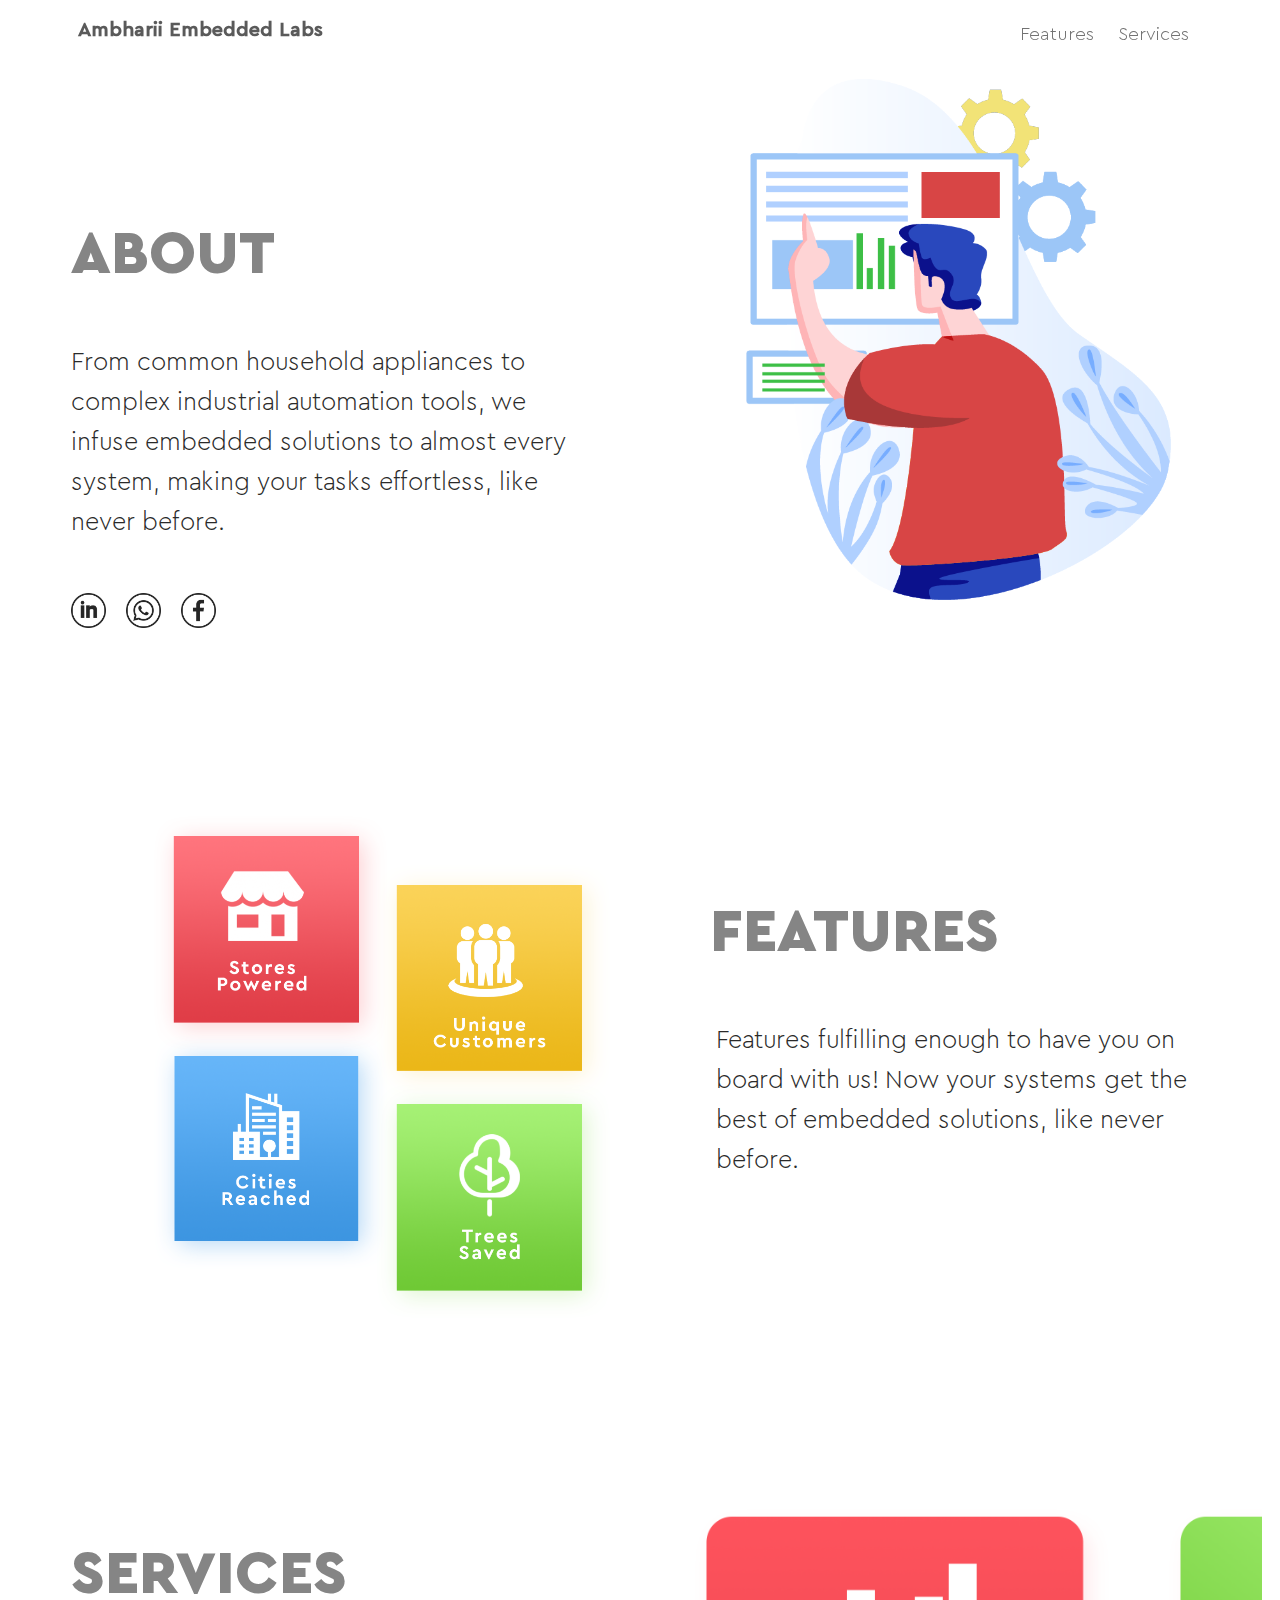
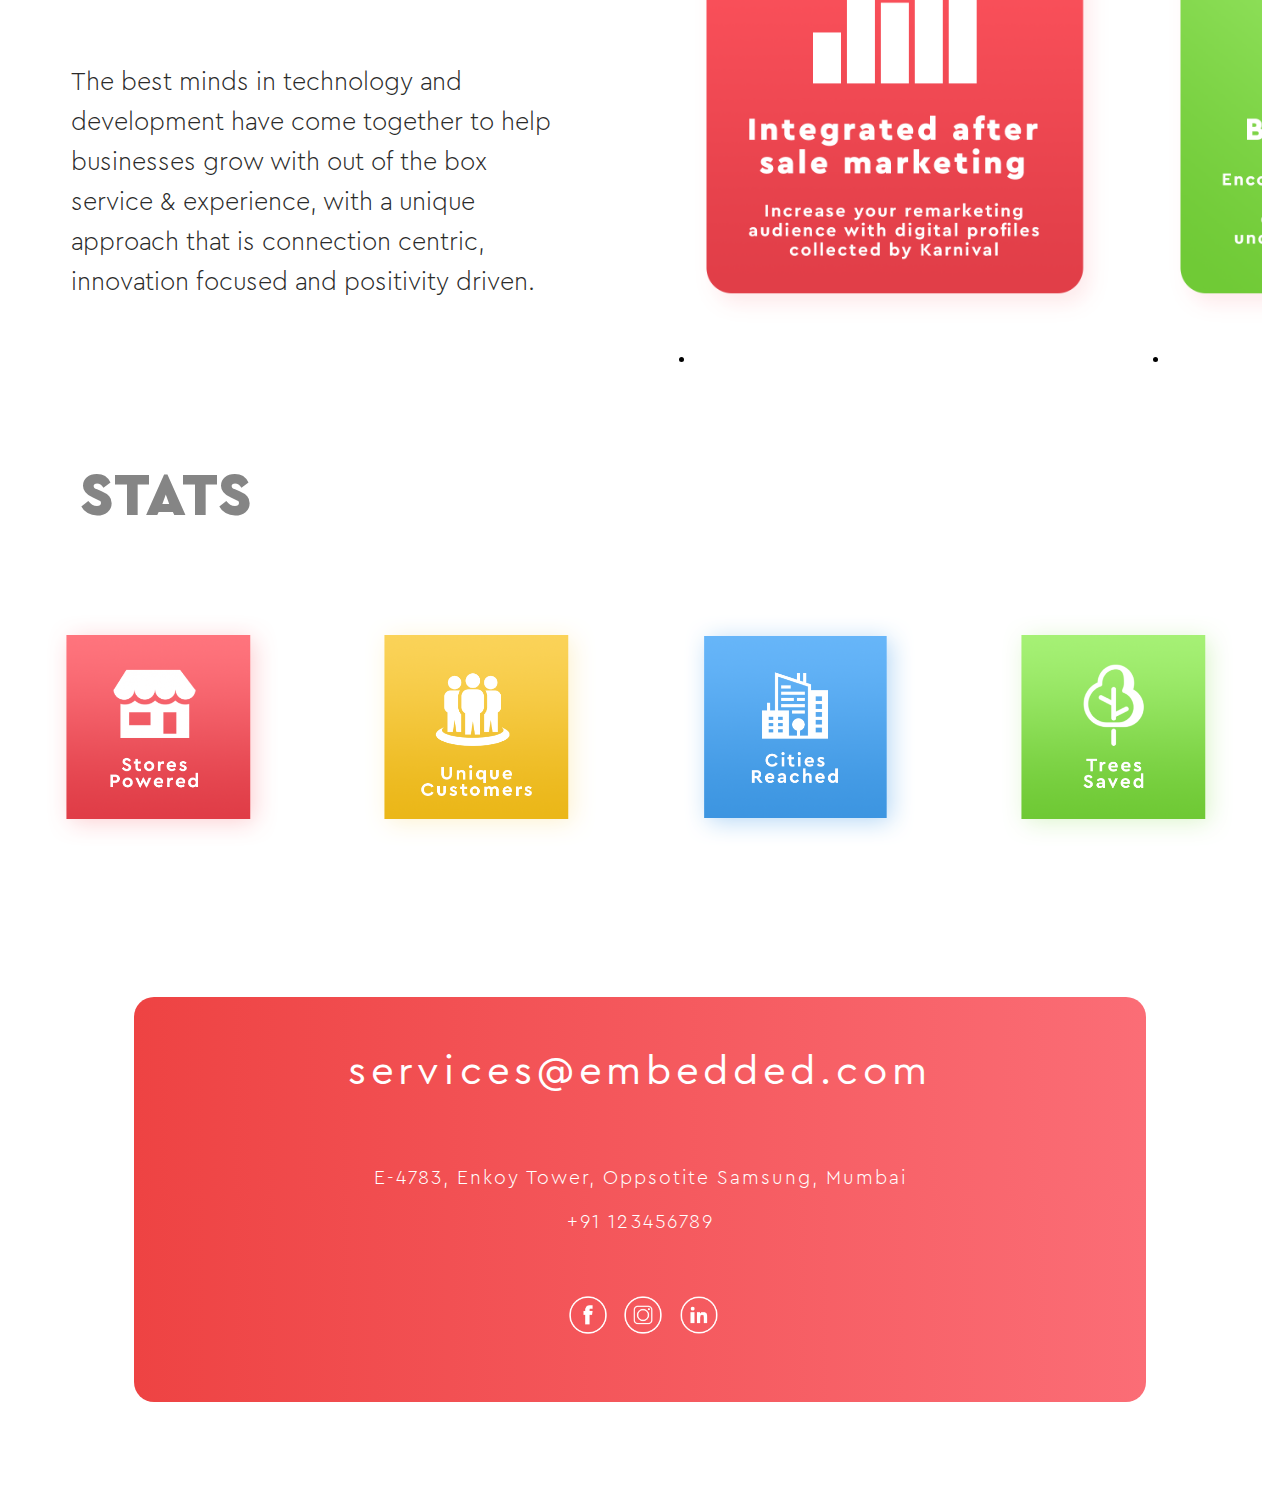
==== emb/index.html @ ddb8e335 "tatti" ====
<!DOCTYPE html>
<html>
<head>
	<title>Embedded System</title>
	<link rel="stylesheet" type="text/css" href="style.css">
</head>
<body>
	<div class="navbar sticky">
        <h3>Ambharii Embedded Labs</h3>
        <div id="header-right">
            <div id="widenav">
                <a onclick="myFunction1()">Features</a>
                <a onclick="myFunction2()">Services</a>
                <!-- <a onclick="openForm()" class="myButton" style="color: white;">Contact</a> -->
            </div>
            <button id="mobnav" onclick="openNav();">
                <svg xmlns="http://www.w3.org/2000/svg" x="0px" y="0px"
          width="50" height="50"
          viewBox="0 0 30 30"
          style=" fill:#000000;"><path d="M 3 7 A 1.0001 1.0001 0 1 0 3 9 L 27 9 A 1.0001 1.0001 0 1 0 27 7 L 3 7 z M 3 14 A 1.0001 1.0001 0 1 0 3 16 L 27 16 A 1.0001 1.0001 0 1 0 27 14 L 3 14 z M 3 21 A 1.0001 1.0001 0 1 0 3 23 L 27 23 A 1.0001 1.0001 0 1 0 27 21 L 3 21 z"></path></svg>
            </button>
        </div>
        <div id="drawer">
            <a href="javascript:void(0)" id="closebtn" onclick="closeNav()">&times;</a>
            <a onclick="myFunction1()">Features</a>
            <a onclick="myFunction2()">Services</a>
            <!-- <a onclick="openForm()">Contact</a>       -->
        </div>
    </div>
	<div class="grid">
		<div class="box about_left">
			  <h2>About</h2>
		      <p>From common household appliances to complex industrial automation tools, we infuse embedded solutions to almost every system, making your tasks effortless, like never before.</p>
		      <span><a href="http://bit.ly/36vAYzY" target="_blank"><img src="img/linkedin1.png" alt="linkedin_logo"></a>
		      <a href="https://api.whatsapp.com/send?phone=16124548418&text=&source=&data=" target="_blank"><img src="img/whatsapp1.png" alt="whatsapp_logo"></a>
		      <a href="http://bit.ly/2MZxiPh" target="_blank"><img src="img/facebook1.png" alt="facebook_logo"></a></span>
		</div>
		<div class="box about_right">
			<img src="img/1.png" alt="about_creative">
		</div>
		<div class="box features_left" id="features">
			<div class="one">
		    	<img src="img/layer1.png">
		    	<img src="img/layer2.png" class="right_top">
		    </div>
		    <div class="two">
		    	<img src="img/layer3.png">
		    	<img src="img/layer4.png" class="right_bottom">
		    </div>
		</div>
		<div class="box features_right">
			<h2> Features </h2>
		    <p>Features fulfilling enough to have you on board with us! Now your systems get the best of embedded solutions, like never before.</p>
		</div>
		<div class="box service_left" id="services">
			 <h2> Services </h2>
		      <p>The best minds in technology and development have come together to help businesses grow with out of the box service & experience, with a unique approach that is connection centric, innovation focused and positivity driven.</p>
		</div>
		<div class="box service_right">
			<ul class="hs no-scrollbar" >
				<div>
				    <li class="items"><img src="img/feature1.png" alt="datrstax"></li>
				</div>
				<div>
				    <li class="items"><img src="img/feature2.png" alt="IBM"></li>
				</div>
				<div>
				    <li class="items"><img src="img/feature3.png" alt="MAPR"></li>
				</div>
			</ul>
		</div>
		<div class="box">
			<h2>Stats</h2>
		</div>
		<div class="box stat1">
			<img src="img/layer1.png">
		</div>
		<div class="box stat2">
			<img src="img/layer2.png">
		</div>
		<div class="box stat3">
			<img src="img/layer3.png">
		</div>
		<div class="box stat4">
			<img src="img/layer4.png">
		</div>
		<div class="box contact">
				<p class="mail">services@embedded.com</p>
		       	<p class="add">E-4783, Enkoy Tower, Oppsotite Samsung, Mumbai</p>
		       	<p class="number">+91 123456789</p>
		       	<div class="icons">
		       		<ul class="social-icons">
						<a href="#" target="_blank"><img src="img/facebook.png"></a>
						<a href="#" target="_blank"><img src="img/insta.png"></a>
						<a href="#" target="_blank"><img src="img/linkedin.png"></a>
					</ul>
		       	</div>
		</div>
	</div>
	<script type="text/javascript" src="main.js"></script>
</body>
</html>
---- emb/style.css ----
@font-face {
  font-family: 'Cera Pro Regular';
  src: url('font/CeraPro-Regular.eot');
  src: url('font/CeraPro-Regular.eot?#iefix') format('embedded-opentype'),
  url('font/CeraPro-Regular.woff') format('woff'),
  url('font/CeraPro-Regular.ttf') format('truetype');
  font-weight: normal;
  font-style: normal;
  }

  @font-face {
  font-family: 'Cera Pro Light';
  src: url('font/CeraPro-Light.eot');
  src: url('font/CeraPro-Light.eot?#iefix') format('embedded-opentype'),
  url('font/CeraPro-Light.woff') format('woff'),
  url('font/CeraPro-Light.ttf') format('truetype');
  font-weight: normal;
  font-style: normal;
  }

  @font-face {
  font-family: 'Cera Pro Black';
  src: url('font/CeraPro-Black.eot');
  src: url('font/CeraPro-Black.eot?#iefix') format('embedded-opentype'),
  url('font/CeraPro-Black.woff') format('woff'),
  url('font/CeraPro-Black.ttf') format('truetype');
  font-weight: normal;
  font-style: normal;
  }

  @font-face {
  font-family: 'Cera Pro Medium';
  src: url('font/CeraPro-Medium.eot');
  src: url('font/CeraPro-Medium.eot?#iefix') format('embedded-opentype'),
  url('font/CeraPro-Medium.woff') format('woff'),
  url('font/CeraPro-Medium.ttf') format('truetype');
  font-weight: normal;
  font-style: normal;
  }

  @font-face {
  font-family: 'Cera Pro Thin';
  src: url('font/CeraPro-Thin.eot');
  src: url('font/CeraPro-Thin.eot?#iefix') format('embedded-opentype'),
  url('font/CeraPro-Thin.woff') format('woff'),
  url('font/CeraPro-Thin.ttf') format('truetype');
  font-weight: normal;
  font-style: normal;
  }

  html, body {
    scroll-behavior: smooth;
  }


  /* header */

  .navbar {
    overflow: hidden;
    background-color: rgba(256,256,256,.9);
    margin-top: -10px;
    position: relative;
    z-index: 1000000;
    
    /*padding: 20px -20px 40px 10px;*/
    /*height: 70px;*/
  }
  
  .navbar a:hover {
    font-size: 120%;
    /*overflow: hidden;*/
  }
  

/* #navbar img {
    width: 140px;
} */
.navbar h3{
  font-family: 'Cera Pro Medium';
  padding-left: 70px;
  color: rgb(90, 90, 90);
  font-size: 20px;
}


#mobnav {
    display: none;
}

#header-right {
    float: right;
    padding-right: 70px;
    margin-top: -50px;
    
}



#widenav a {
    font-size: 115%;
    padding: 5px 10px 10px 10px;
    /* text-transform: uppercase; */

    font-family: 'Cera Pro Light';
    color: rgb(114, 114, 114);

    cursor: pointer;

    position: relative;
    top: 10px;
}

/*.active-link, #widenav a:hover {
    color: rgb(48, 48, 48) !important;
}*/

#drawer {
    height: 100%; /* 100% Full-height */
    width: 0; /* 0 width - change this with JavaScript */
    position: fixed; /* Stay in place */
    z-index: 1; /* Stay on top */
    top: 0; /* Stay at the top */
    left: 0;
    background-color: rgb(255, 255, 255); /* Black*/
    overflow-x: hidden; /* Disable horizontal scroll */
    padding-top: 100px; /* Place content 60px from the top */
    transition: 0.5s;
    box-shadow: 2px 0px 5px 0px rgba(153, 153, 153, 0.75);
    user-select: none;
    z-index: 5;


}

#drawer a {
    padding: 8px 8px 38px 82px;
    text-decoration: none;
    font-size: 45px;
    color: #818181;
    display: block;
    transition: 0.3s;
    font-family: 'Cera Pro Light';
    
}

#drawer a:hover {
    color: #1d1d1d;
}
.myButton {
  /*box-shadow:inset 0px 1px 0px 0px #f29c93;*/
  background:linear-gradient(to bottom, #fe1a00 5%, #e02020 100%);
  background-color:#fe1a00;
  border-radius:8px;
  /*border:1px solid #d83526;*/
  display:inline-block;
  cursor:pointer;
  color:#ffffff;
  font-family: 'Cera Pro Light';
  height: 18px;
  vertical-align: middle;
  margin-top: -5px;
  margin-left: 4%;
  margin-right: -5%;
}
.myButton:hover {
  background:linear-gradient(to bottom, #ce0100 5%, #e02020 100%);
  background-color:#ce0100;
  color: white;
}
.myButton:active {
  position:relative;
  top:1px;
}
#closebtn {
    position: absolute;
    top: 0;
    right: 25px;
    margin-left: 50px;
    margin-top: 20px;
    font-size: 496% !important;
}

#closebtn:hover {
    color: #000;
}


.sticky {
  position: fixed;
  /*top: 100;*/
  width: 98.5%;

  /* text-align: center; */
}

.sticky + .content1 {
  /*padding-top: 360px;*/
}


  h2{
    font-family: 'Cera Pro Black';
    font-size: 60px;
    text-transform: uppercase;
    color: #858585;
    text-align: left;
    padding-left: 5%;
  }
  .grid {
    display: grid;
    grid-template-rows: repeat(1,1fr);
    grid-template-columns: repeat(12, 1fr);
    grid-gap: 10px;
  }
  .box {
    padding: 10px;
    background: white;
    text-align: center;
  }
  .box:nth-child(1), .box:nth-child(2) { 
    grid-column: span 6;
  }
  .box:nth-child(3), .box:nth-child(4) { 
    grid-column: span 6;
  }
  .box:nth-child(5), .box:nth-child(6) { 
    grid-column: span 6;
  }
  .box:nth-child(7) {
    grid-column: span 12;
  }
  .box:nth-child(8), .box:nth-child(9), .box:nth-child(10), .box:nth-child(11) 
  {
    grid-column: span 3;
  }
  .box:nth-child(12) {
    grid-column: span 12;
  }

  /* about */

  .about_left {
    padding-left: 10%;
    padding-right: 10%;
    padding-bottom: 10%;
  }
  .about_left h2 {
    margin-left: -5%;
    padding-top: 30%;
  }
  .about_left p {
    font-size: 25px;
    line-height: 1.6;
    text-align: left;
    font-family: 'Cera Pro Light';
    color: #2a2a2a;
  }
  .about_left img {
    float: left;
    width: 7%;
    margin-right: 20px;
    margin-top: 5%;
     -webkit-filter: grayscale(100%); /* Safari 6.0 - 9.0 */
    filter: grayscale(100%);
  }
  .about_left img:hover {
   -webkit-filter: none;
   -moz-filter: none;
   -ms-filter: none;
   filter: none;
  }
  .about_right img {
    /*padding: 15% 10% 25% 0%;*/
    width: 70%;
    padding-top: 10%;
    padding-bottom: 15%;
  }

  /* and about */

  /* features */

  .features_left img {
    width: 48%;
  }
  .features_left .one {
    margin-top: 15%;
    padding-left: 20%;
  }
  .features_left .two {
    margin-top: -3%;
    padding-left: 20%;
  }
  .features_left .right_top, .features_left .right_bottom {
    margin-left: -3%;
    margin-bottom: -10%;
  }
  .features_right h2 {
    margin-left: 4%;
    padding-top: 20%;
  }
  .features_right p {
    font-size: 25px;
    line-height: 1.6;
    text-align: left;
    font-family: 'Cera Pro Light';
    color: #2a2a2a;
    padding-left: 10%;
    padding-right: 10%;
    padding-bottom: 25%;
  }

  /* end features*/

  /* services */

  .service_left {
    padding-left: 10%;
    padding-right: 10%;
    padding-bottom: 10%;
  }
  .service_left h2 {
    margin-left: -5%;
    padding-top: 20%;
  }
  .service_left p {
    font-size: 25px;
    line-height: 1.6;
    text-align: left;
    font-family: 'Cera Pro Light';
    color: #2a2a2a;
  }
  .service_right img {
    width: 100%;
    padding-bottom: 10%;
  }

  :root {
      --gutter: 20px;
  }
  .hs {
    display: grid;
    grid-gap: calc(var(--gutter) / .33);
    grid-template-columns: repeat(6, calc(80% - var(--gutter) * 2));
    grid-template-rows: minmax(280px, 1fr);
    overflow-x: scroll;
    scroll-snap-type: x proximity;
    padding-bottom: calc(.75 * var(--gutter));
    margin-bottom: calc(-.25 * var(--gutter));
    padding-left: -20%;
    margin-top: 20%;
  }
  .hs .tile > li,
  .item {
    scroll-snap-align: center;
    display: flex;
    flex-direction: column;
    align-items: center;
    background: white;
    margin-left: 40%;
  }

  /* end services */

  /* stat */

  .stat1 img, .stat2 img, .stat3 img, .stat4 img {
    width: 80%;
  }

  /* end stat */

  /* contact */

  .contact {
    border-radius: 20px;
    background-image: linear-gradient(270deg, #FB6D76 0%, #ee4343 100%); 
    /*box-shadow: 8px 8px 40px #741c7c ;*/
    margin-left: 10%;
    margin-right: 10%;
    background-color: white;
    margin-top: 10%;
    margin-bottom: 7%;
}

.contact .mail {
    font-size: 250%;
    font-family: 'Cera Pro Regular';
    letter-spacing: 5px;
    color: white;
    text-align: center;
    padding-top: 0%;
}

.contact .add {
    font-size: 120%;
    font-family: 'Cera Pro Light';
    letter-spacing: 2px;
    color: white;
    text-align: center;
    padding-top: 3%;
}

.contact .number {
    font-size: 120%;
    font-family: 'Cera Pro Light';
    letter-spacing: 2px;
    color: white;
    text-align: center;
    padding-top: -1%;
}

.contact .social-icons {
  margin-left: 37%;
}

.contact .social-icons img {
    width: 6.5%;
    float: left;
    margin-top: 7%;
    margin-left: 3%;
    margin-bottom: 10%;
}

  /* end contact */
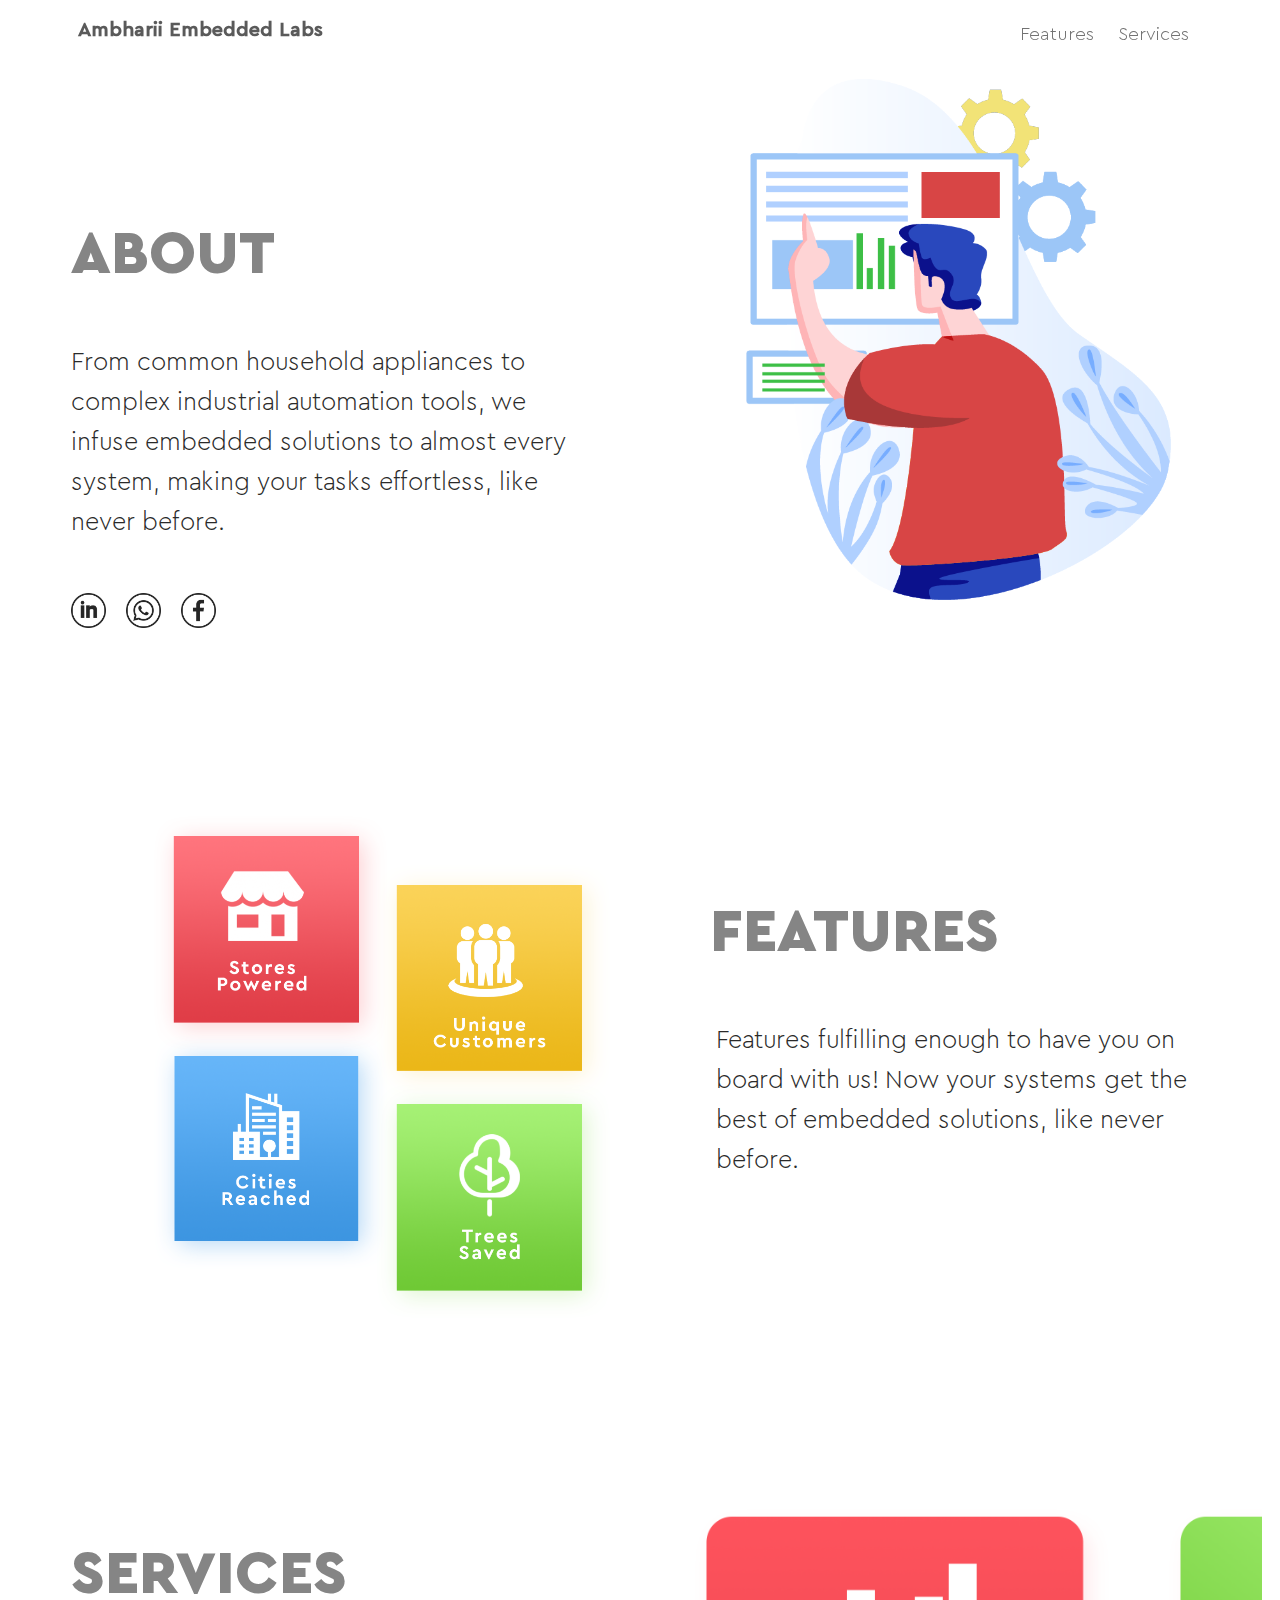
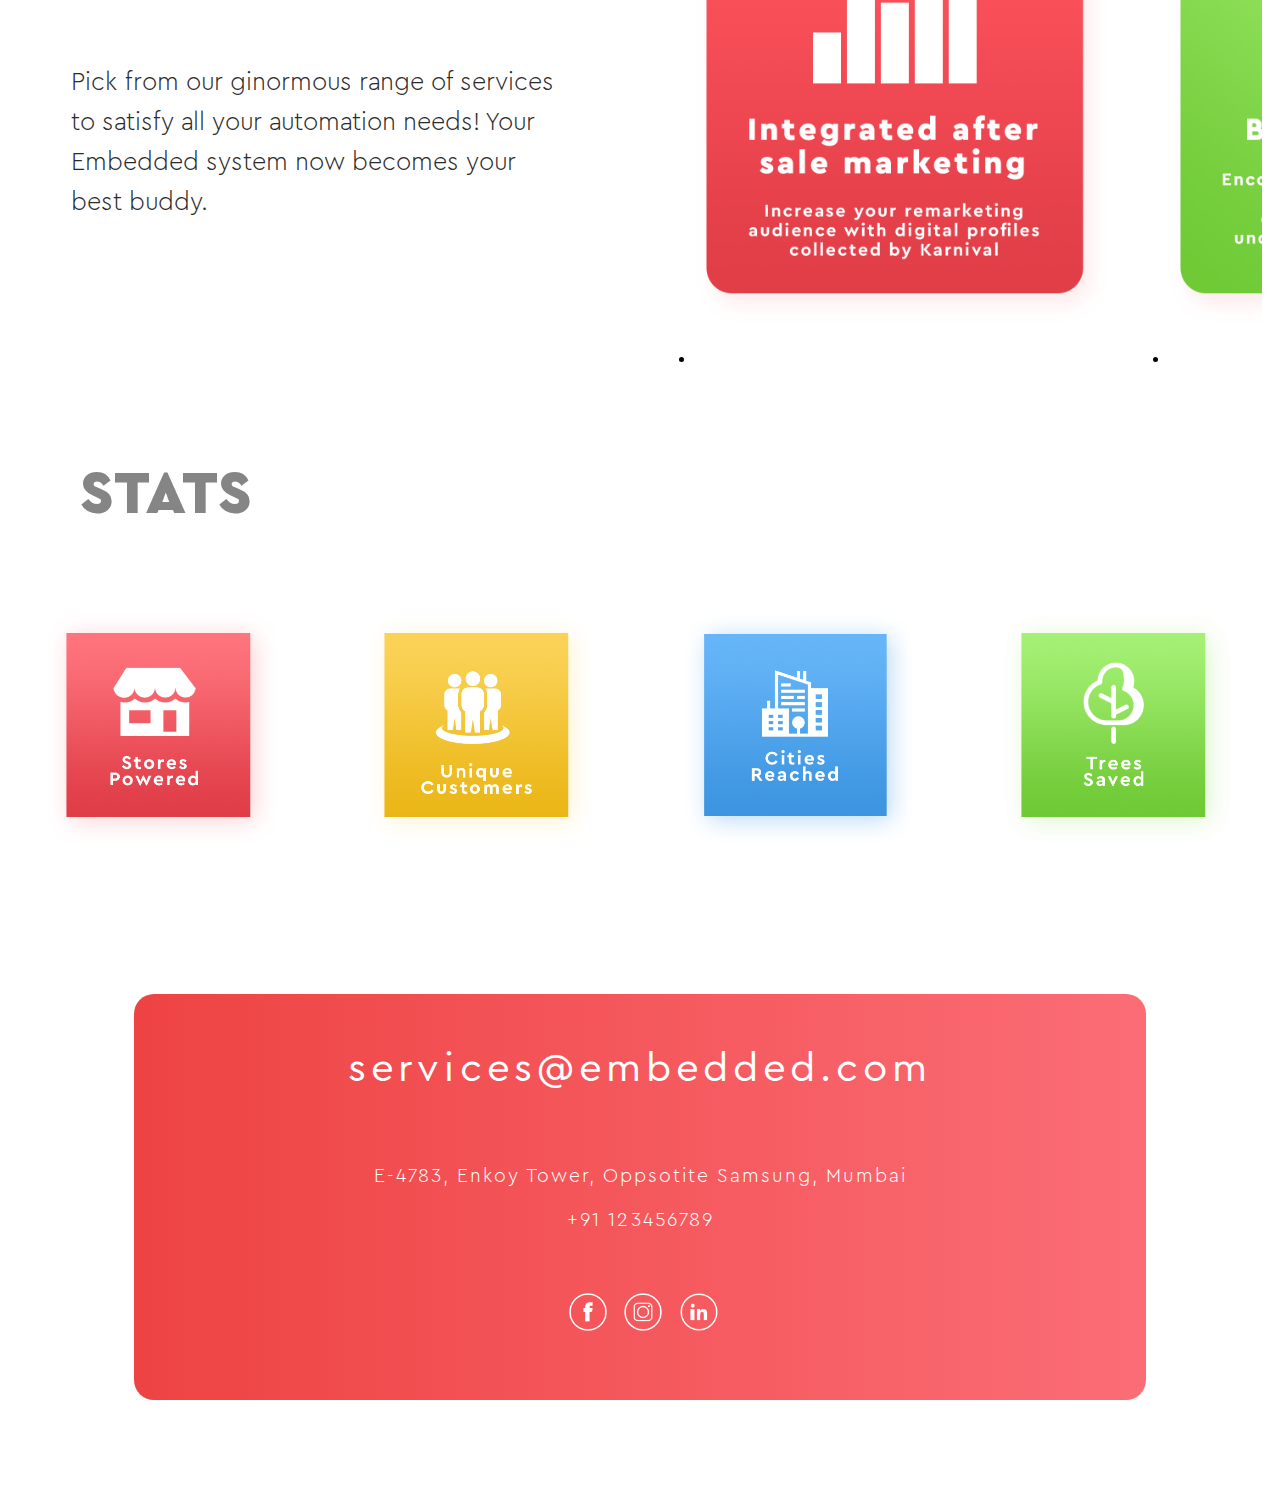
==== commit 47ec50c2: "sunny" ====
--- a/emb/index.html
+++ b/emb/index.html
@@ -54,7 +54,7 @@
 		</div>
 		<div class="box service_left" id="services">
 			 <h2> Services </h2>
-		      <p>The best minds in technology and development have come together to help businesses grow with out of the box service & experience, with a unique approach that is connection centric, innovation focused and positivity driven.</p>
+		      <p>Pick from our ginormous range of services to satisfy all your automation needs! Your Embedded system now becomes your best buddy.</p>
 		</div>
 		<div class="box service_right">
 			<ul class="hs no-scrollbar" >
@@ -67,6 +67,9 @@
 				<div>
 				    <li class="items"><img src="img/feature3.png" alt="MAPR"></li>
 				</div>
+				<!-- <div>
+				    <li class="items"><img src="img/feature4.png" alt="MAPR"></li>
+				</div> -->
 			</ul>
 		</div>
 		<div class="box">
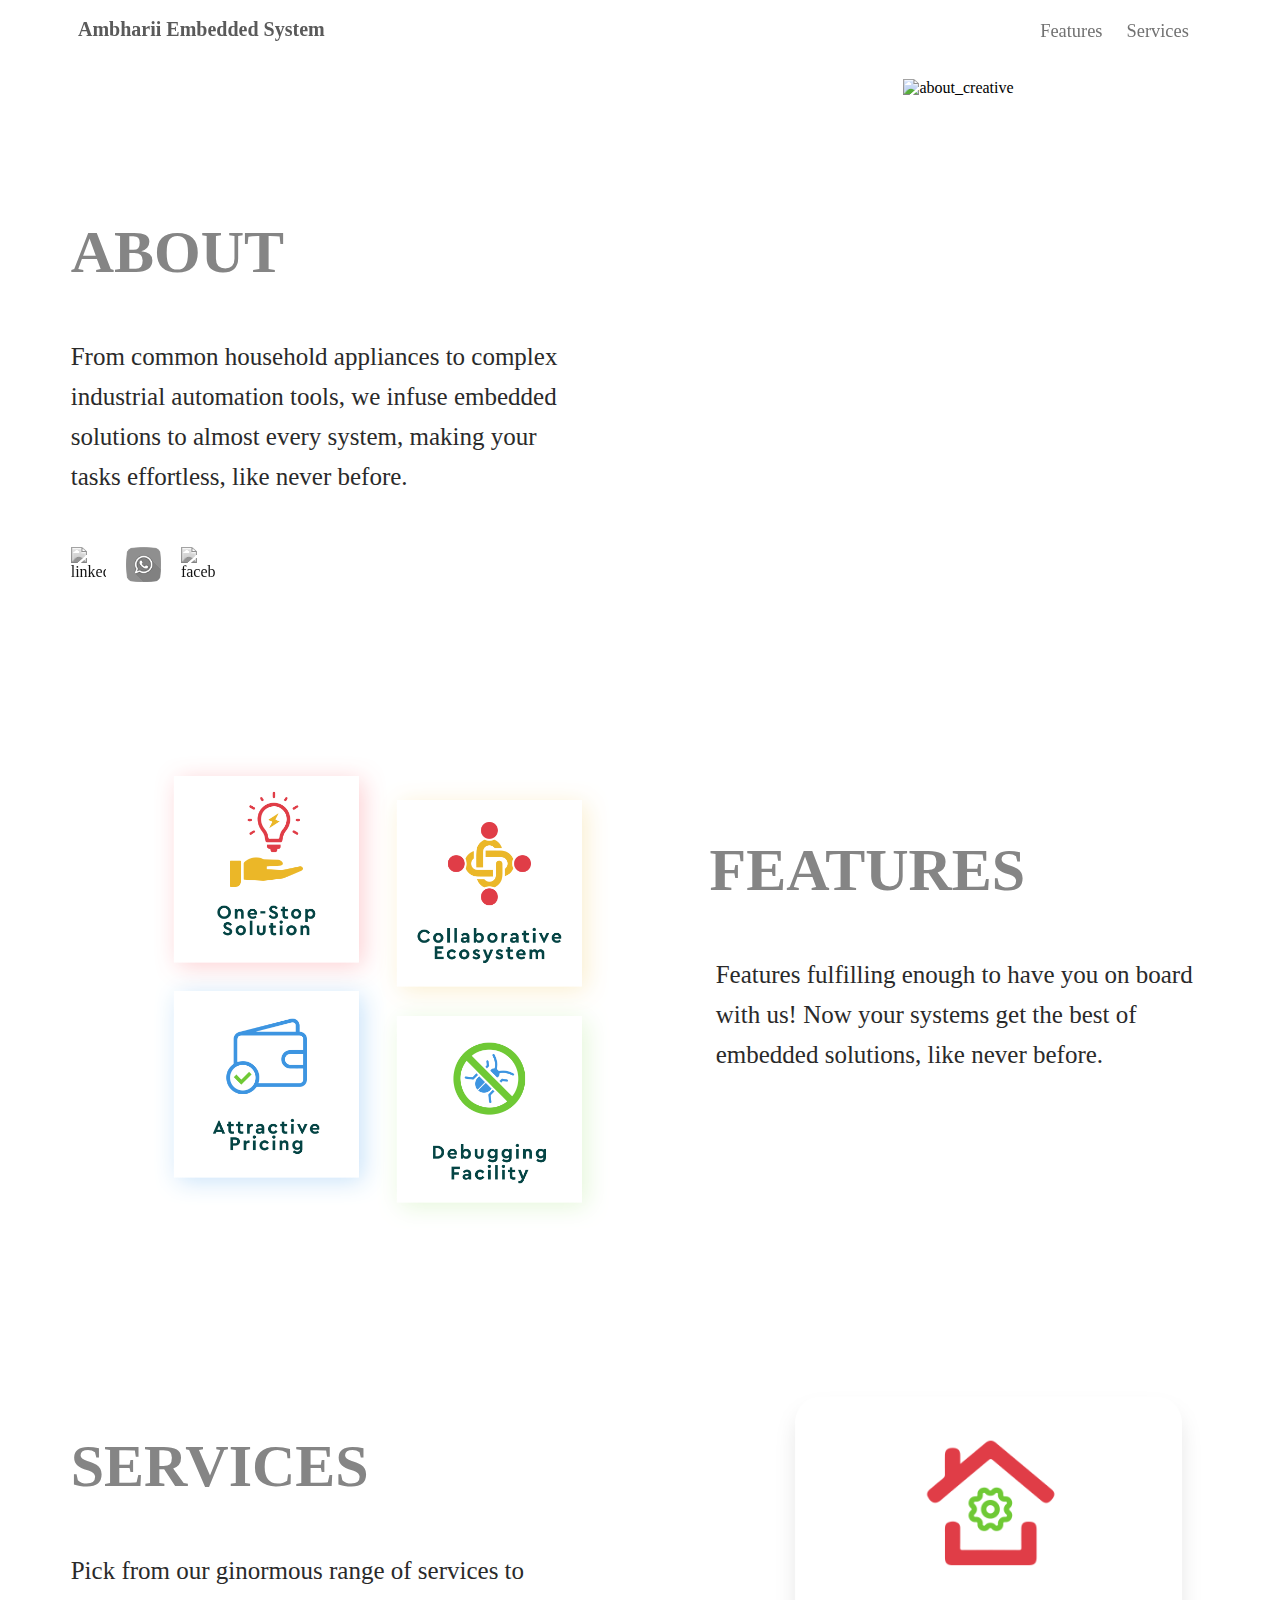
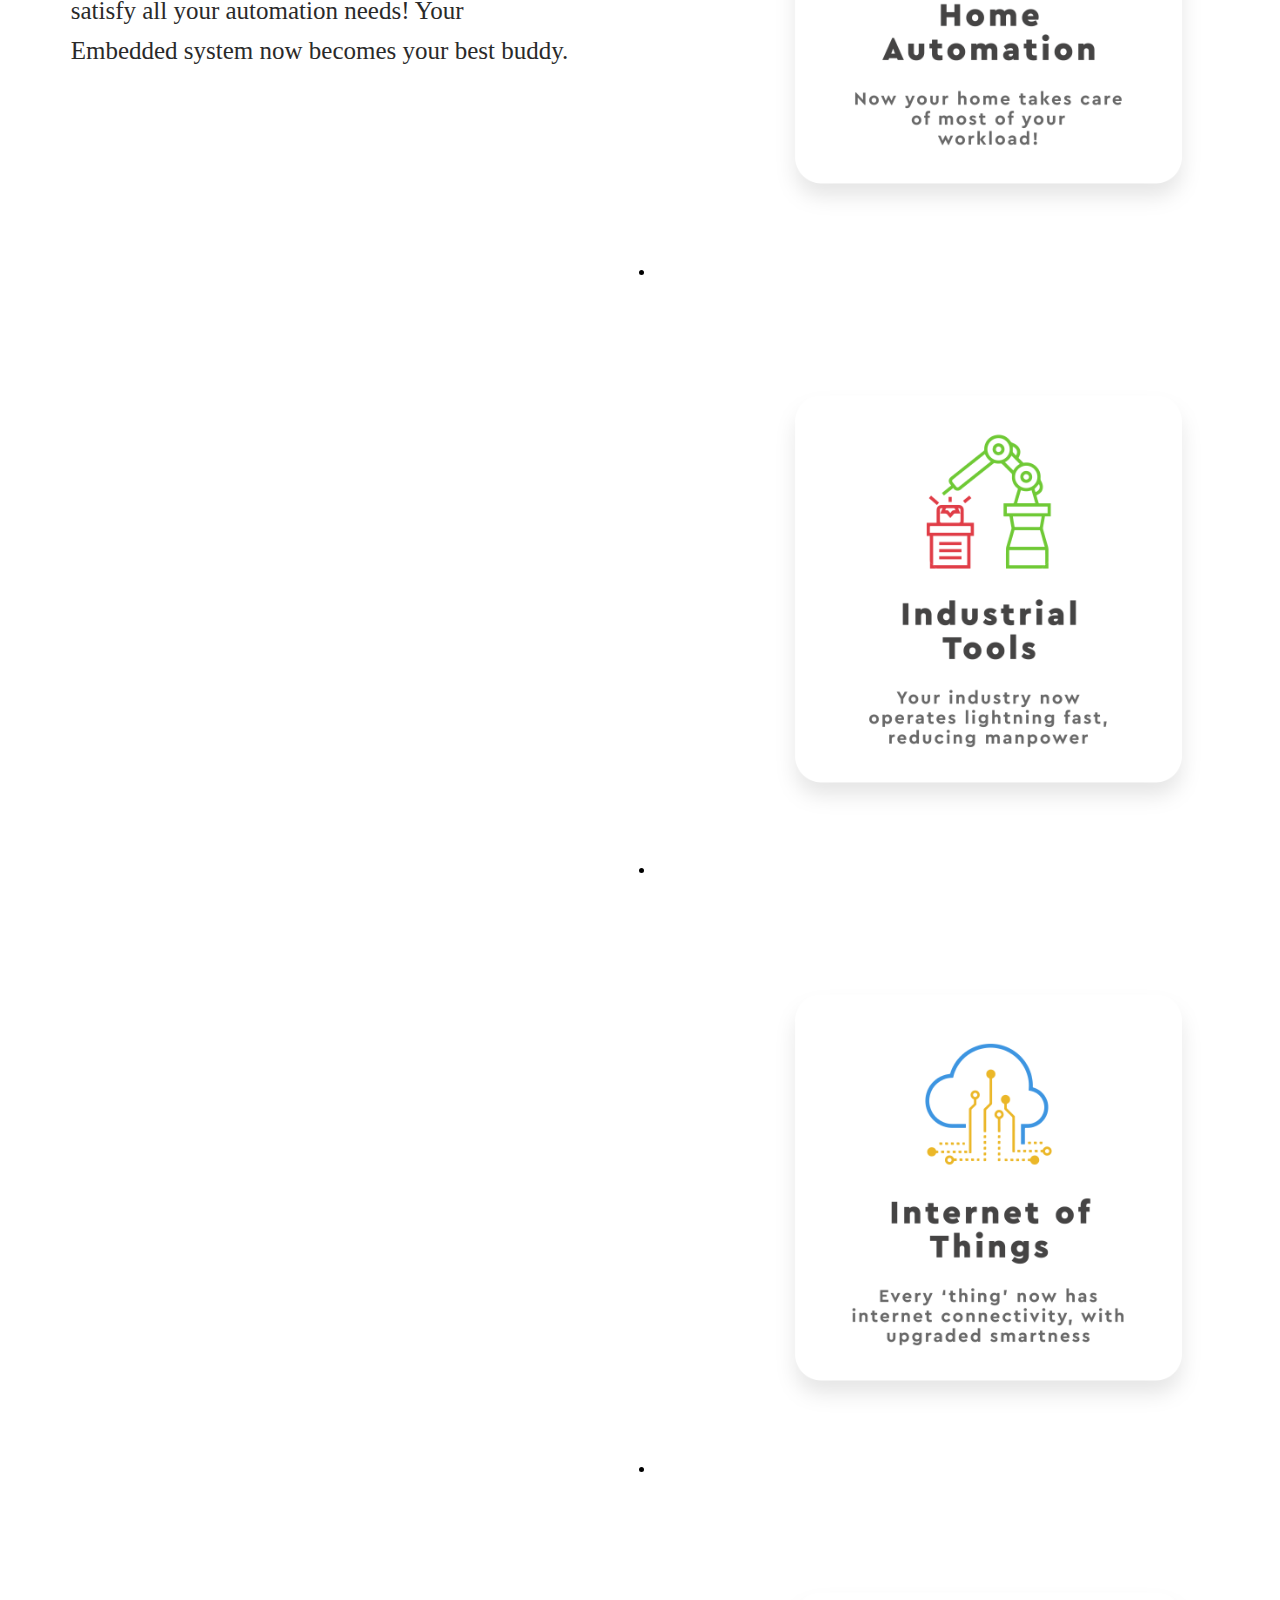
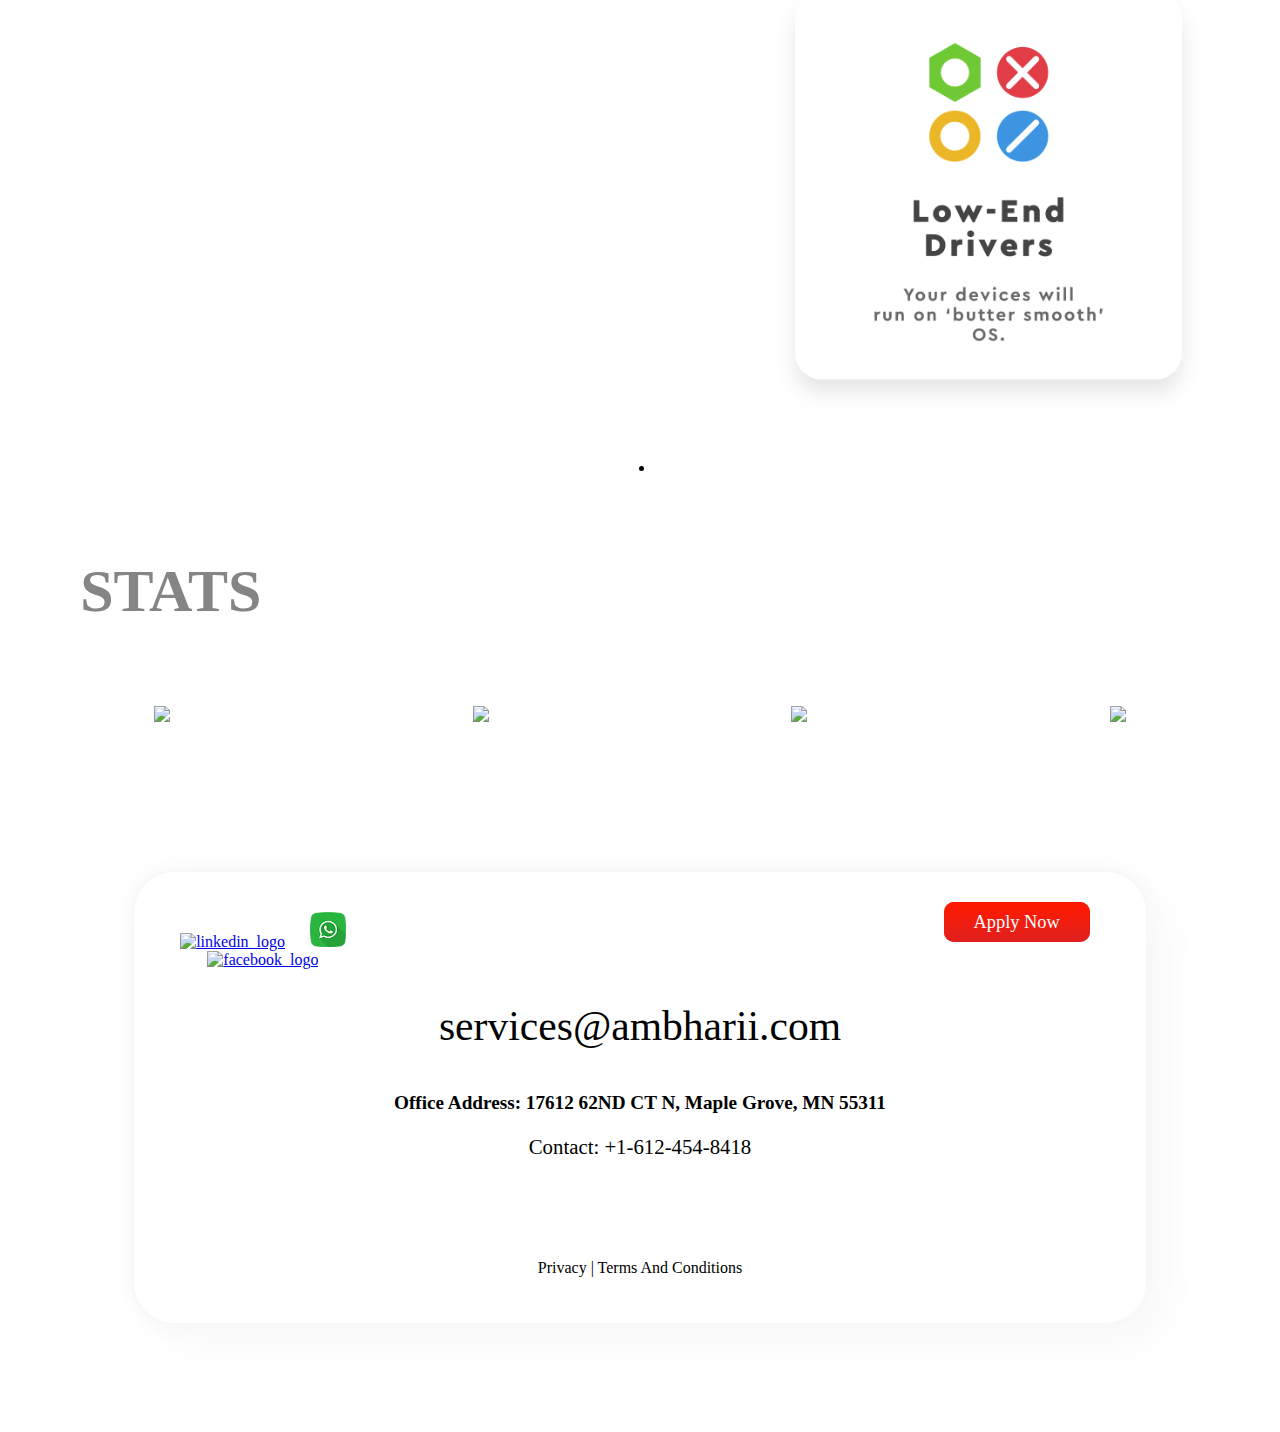
==== commit 864ac559: "vehle vehle" ====
--- a/emb/index.html
+++ b/emb/index.html
@@ -3,10 +3,14 @@
 <head>
 	<title>Embedded System</title>
 	<link rel="stylesheet" type="text/css" href="style.css">
+	<script src="https://ajax.googleapis.com/ajax/libs/jquery/2.1.3/jquery.min.js"></script>
+	<link rel="stylesheet" type="text/css" href="//cdn.jsdelivr.net/npm/slick-carousel@1.8.1/slick/slick.css" />
+	<link rel="stylesheet" type="text/css" href="http://kenwheeler.github.io/slick/slick/slick-theme.css"/>
+	<script type="text/javascript" src="//cdn.jsdelivr.net/npm/slick-carousel@1.8.1/slick/slick.min.js"></script>
 </head>
 <body>
 	<div class="navbar sticky">
-        <h3>Ambharii Embedded Labs</h3>
+		<h3>Ambharii Embedded System</h3>
         <div id="header-right">
             <div id="widenav">
                 <a onclick="myFunction1()">Features</a>
@@ -31,21 +35,21 @@
 		<div class="box about_left">
 			  <h2>About</h2>
 		      <p>From common household appliances to complex industrial automation tools, we infuse embedded solutions to almost every system, making your tasks effortless, like never before.</p>
-		      <span><a href="http://bit.ly/36vAYzY" target="_blank"><img src="img/linkedin1.png" alt="linkedin_logo"></a>
-		      <a href="https://api.whatsapp.com/send?phone=16124548418&text=&source=&data=" target="_blank"><img src="img/whatsapp1.png" alt="whatsapp_logo"></a>
-		      <a href="http://bit.ly/2MZxiPh" target="_blank"><img src="img/facebook1.png" alt="facebook_logo"></a></span>
+		      <span><a href="http://bit.ly/36vAYzY" target="_blank"><img src="img/linkedin.png" alt="linkedin_logo" class="in"></a>
+		      <a href="https://api.whatsapp.com/send?phone=16124548418&text=&source=&data=" target="_blank"><img src="img/whatsapp.png" alt="whatsapp_logo"></a>
+		      <a href="http://bit.ly/2MZxiPh" target="_blank"><img src="img/facebook.png" alt="facebook_logo"></a></span>
 		</div>
 		<div class="box about_right">
 			<img src="img/1.png" alt="about_creative">
 		</div>
 		<div class="box features_left" id="features">
 			<div class="one">
-		    	<img src="img/layer1.png">
-		    	<img src="img/layer2.png" class="right_top">
+		    	<img src="img/f1.png" class="hvr-bob">
+		    	<img src="img/f2.png" class="right_top hvr-bob">
 		    </div>
 		    <div class="two">
-		    	<img src="img/layer3.png">
-		    	<img src="img/layer4.png" class="right_bottom">
+		    	<img src="img/f3.png" class="hvr-bob">
+		    	<img src="img/f4.png" class="right_bottom hvr-bob">
 		    </div>
 		</div>
 		<div class="box features_right">
@@ -57,22 +61,22 @@
 		      <p>Pick from our ginormous range of services to satisfy all your automation needs! Your Embedded system now becomes your best buddy.</p>
 		</div>
 		<div class="box service_right">
-			<ul class="hs no-scrollbar" >
+			<div class="slickk">
 				<div>
-				    <li class="items"><img src="img/feature1.png" alt="datrstax"></li>
+				    <li class="item"><img src="img/s1.png" alt="datrstax"></li>
 				</div>
 				<div>
-				    <li class="items"><img src="img/feature2.png" alt="IBM"></li>
+				    <li class="item"><img src="img/s2.png" alt="IBM"></li>
 				</div>
 				<div>
-				    <li class="items"><img src="img/feature3.png" alt="MAPR"></li>
+				    <li class="item"><img src="img/s3.png" alt="MAPR"></li>
 				</div>
-				<!-- <div>
-				    <li class="items"><img src="img/feature4.png" alt="MAPR"></li>
-				</div> -->
-			</ul>
+				<div>
+				    <li class="item"><img src="img/s4.png" alt="MAPR"></li>
+				</div>
+			</div>
 		</div>
-		<div class="box">
+		<div class="box stat_left">
 			<h2>Stats</h2>
 		</div>
 		<div class="box stat1">
@@ -88,16 +92,34 @@
 			<img src="img/layer4.png">
 		</div>
 		<div class="box contact">
-				<p class="mail">services@embedded.com</p>
+				<!-- <p class="mail">services@ambharii.com</p>
 		       	<p class="add">E-4783, Enkoy Tower, Oppsotite Samsung, Mumbai</p>
 		       	<p class="number">+91 123456789</p>
 		       	<div class="icons">
 		       		<ul class="social-icons">
-						<a href="#" target="_blank"><img src="img/facebook.png"></a>
+						<a href="#" target="_blank"><img src="img/fb.png"></a>
 						<a href="#" target="_blank"><img src="img/insta.png"></a>
-						<a href="#" target="_blank"><img src="img/linkedin.png"></a>
+						<a href="#" target="_blank"><img src="img/in.png"></a>
 					</ul>
-		       	</div>
+				   </div> -->
+				
+					<div class="icons">
+					  <span>
+						<a href="http://bit.ly/36vAYzY" target="_blank"><img src="img/linkedin.png" alt="linkedin_logo"></a>
+						<a href="https://api.whatsapp.com/send?phone=16124548418&text=&source=&data=" target="_blank"><img
+							src="img/whatsapp.png" alt="whatsapp_logo"></a>
+						<a href="http://bit.ly/2MZxiPh" target="_blank"><img src="img/facebook.png" alt="facebook_logo"></a>
+					  </span>
+					  <a class="btn1" href="mailto:services@ambharii.com?subject=Jobs%20at%20Ambharii
+						  &body=Do%20attach%20your%20resume" target="_blank">Apply Now</a>
+					</div>
+					<div class="info">
+					  <p class="mail">services@ambharii.com</p>
+					  <p class="add"><strong>Office Address: 17612 62ND CT N, Maple Grove, MN 55311</strong></p>
+					  <span class="number">Contact: +1-612-454-8418</span>
+					  <p class="terms">Privacy | Terms And Conditions</p>
+					</div>
+				  </div>
 		</div>
 	</div>
 	<script type="text/javascript" src="main.js"></script>
--- a/emb/style.css
+++ b/emb/style.css
@@ -273,7 +273,7 @@
     /*padding: 15% 10% 25% 0%;*/
     width: 70%;
     padding-top: 10%;
-    padding-bottom: 15%;
+    /* padding-bottom: 15%; */
   }
 
   /* and about */
@@ -310,6 +310,68 @@
     padding-bottom: 25%;
   }
 
+  /*hover*/
+@keyframes hvr-bob {
+  0% {
+    -webkit-transform: translateY(-8px);
+    transform: translateY(-8px);
+  }
+  50% {
+    -webkit-transform: translateY(-4px);
+    transform: translateY(-4px);
+  }
+  100% {
+    -webkit-transform: translateY(-8px);
+    transform: translateY(-8px);
+  }
+}
+@-webkit-keyframes hvr-bob-float {
+  100% {
+    -webkit-transform: translateY(-8px);
+    transform: translateY(-8px);
+  }
+}
+@keyframes hvr-bob-float {
+  100% {
+    -webkit-transform: translateY(-8px);
+    transform: translateY(-8px);
+  }
+}
+
+.hvr-bob {
+  display: inline-block;
+  vertical-align: middle;
+  -webkit-transform: perspective(1px) translateZ(0);
+  transform: perspective(1px) translateZ(0);
+  box-shadow: 0 0 1px rgba(0, 0, 0, 0);
+}
+.hvr-bob:hover, .hvr-bob:focus, .hvr-bob:active {
+  -webkit-animation-name: hvr-bob-float, hvr-bob;
+  animation-name: hvr-bob-float, hvr-bob;
+  -webkit-animation-duration: .3s, 1.5s;
+  animation-duration: .3s, 1.5s;
+  -webkit-animation-delay: 0s, .3s;
+  animation-delay: 0s, .3s;
+  -webkit-animation-timing-function: ease-out, ease-in-out;
+  animation-timing-function: ease-out, ease-in-out;
+  -webkit-animation-iteration-count: 1, infinite;
+  animation-iteration-count: 1, infinite;
+  -webkit-animation-fill-mode: forwards;
+  animation-fill-mode: forwards;
+  -webkit-animation-direction: normal, alternate;
+  animation-direction: normal, alternate;
+}
+/* Zoom In #2 */
+.hover01 figure img {
+  width: 78%;
+  height: auto;
+  -webkit-transition: .3s ease-in-out;
+  transition: .3s ease-in-out;
+}
+.hover01 figure:hover img {
+  width: 81%;
+}
+
   /* end features*/
 
   /* services */
@@ -331,33 +393,14 @@
     color: #2a2a2a;
   }
   .service_right img {
-    width: 100%;
+    width: 70%;
     padding-bottom: 10%;
-  }
-
-  :root {
-      --gutter: 20px;
-  }
-  .hs {
-    display: grid;
-    grid-gap: calc(var(--gutter) / .33);
-    grid-template-columns: repeat(6, calc(80% - var(--gutter) * 2));
-    grid-template-rows: minmax(280px, 1fr);
-    overflow-x: scroll;
-    scroll-snap-type: x proximity;
-    padding-bottom: calc(.75 * var(--gutter));
-    margin-bottom: calc(-.25 * var(--gutter));
-    padding-left: -20%;
-    margin-top: 20%;
-  }
-  .hs .tile > li,
-  .item {
-    scroll-snap-align: center;
-    display: flex;
-    flex-direction: column;
-    align-items: center;
-    background: white;
-    margin-left: 40%;
+    margin-left: 10%;
+    margin-top: 18%;
+  }
+  
+  .slickkk div li img {
+    width: 150% !important;
   }
 
   /* end services */
@@ -372,10 +415,9 @@
 
   /* contact */
 
-  .contact {
+  /* .contact {
     border-radius: 20px;
     background-image: linear-gradient(270deg, #FB6D76 0%, #ee4343 100%); 
-    /*box-shadow: 8px 8px 40px #741c7c ;*/
     margin-left: 10%;
     margin-right: 10%;
     background-color: white;
@@ -420,7 +462,251 @@
     margin-top: 7%;
     margin-left: 3%;
     margin-bottom: 10%;
+} */
+
+.contact {
+  border-radius: 40px;
+   /*border: 1px black solid;*/
+  box-shadow: 20px 20px 40px #f8f8f8, 0 0 25px #f3f3f3, 0 0 5px #f2f2f2 ;
+   margin-left: 10%;
+   margin-right: 10%;
+   background-color: white;
+   margin-top: 10%;
+   margin-bottom: 8%;
+}
+.contact .icons {
+  padding-top: 3%;
+  margin-bottom: 10%;
+}
+.contact .icons span {
+  float: left;
+  margin-left: -2%;
+  width: 30%;
+}
+.icons span img {
+  width: 12%;
+  margin-right: 7%;
+}
+.icons .btn1 {
+  font-family: 'Cera Pro medium';
+  color: white;
+  background:linear-gradient(to bottom, #fe1a00 5%, #e02020 100%);
+  background-color:#fe1a00;
+  font-size: 115%;
+  margin-right: -48%;
+  padding: 1%;
+  padding-left: 3%;
+  padding-right: 3%;
+  border-radius: 10px;
+  cursor: pointer;
+  text-decoration: none;
+}
+.contact .info .mail {
+  font-size: 260%;
+  font-family: 'Cera Pro thin';
+  margin-top: -3%;
+}
+.info .add {
+  font-size: 120%;
+  font-family: 'Cera Pro medium';
+}
+.info .number {
+  font-size: 130%;
+  font-family: 'Cera Pro light';
+  line-height: 1.3;
+}
+.info .terms {
+  margin-top: 10%;
+  padding-bottom: 2%;
+  font-family: 'Cera Pro light';
 }
 
   /* end contact */
+
+  /* mobile optimization */
+
+  @media (min-width: 360px) and (max-width: 1024px) {
+    .grid {
+      display: block;
+    }
+    .box {
+      margin: 10px 0;
+    }
+    h2 {
+      text-align: center;
+    }
+
+    /* header */
+    .navbar {
+        /*padding: 5px 10px 0px 10px;*/
+    }
+    .navbar h3{
+      padding-top: 20px;
+      font-size: 220%;
+
+    }
+    .navbar img {
+        width: 100px !important;
+    }
+    #widenav {
+        display: none;
+    }
+    #header-right button{
+      margin-top: -30px;
+    } 
+
+    #mobnav {
+        display: block;
+        background: none;
+        padding: 4px 8px 4px 8px;
+        border: solid 1px #e3e3e3;
+        line-height: 10px;
+        color:  rgb(114, 114, 114);
+        border-radius: 18px;
+
+        position: relative;
+        top: -3px;
+    }
+
+    #mobnav:hover {
+        color:  rgb(46, 46, 46);
+
+    }
+
+    /* End of header */ 
+
+    .about_left h2 {
+      margin-top: -10%;
+    }
+
+    .about_left p {
+      text-align: center;
+    }
+
+    .about_left .in {
+      margin-left: 37%;
+    }
+
+    .about_right img {
+      margin-top: -10%;
+      width: 80%;
+    }
+
+    .features_left .one {
+      margin-left: -15%;
+      margin-right: 5%;
+      margin-top: 25%;
+    }
+
+    .features_left .two {
+      margin-left: -15%;
+      margin-right: 5%;
+    }
+
+    .features_right h2 {
+      margin-left: -5%;
+    }
+
+    .features_right p {
+      text-align: center;
+    }
+
+    .service_left h2 {
+      margin-top: -10%;
+    }
+
+    .service_left p {
+      text-align: center;
+    }
+
+    .service_right {
+      margin-left: 10%;
+    }
+
+    .stat_left h2 {
+      margin-left: -5%;
+    }
+
+    .stat1, .stat2, .stat3, .stat4 {
+      margin-left: 3%;
+    }
+    .contact {
+      margin-left: 8%;
+      margin-right: 8%;
+      margin-bottom: 15%;
+      margin-top: 10%;
+    }
+
+    .contact .icons {
+      padding-top: 3%;
+      margin-bottom: 10%;
+    }
+    .contact .icons span {
+      /*float: none;
+      margin-left: -4%;
+      width: 100%;*/
+      display: none;
+    }
+    .icons span img {
+      width: 12%;
+      margin-right: 7%;
+    }
+    .icons btn1 {
+      font-family: 'Cera Pro medium';
+      color: white;
+      background-color: #e02020;
+    }
+    .contact .info .mail {
+      font-size: 340%;
+      font-family: 'Cera Pro thin';
+      margin-top: 20%;
+      margin-bottom: 10%;
+      /*margin-top: -3%;*/
+    }
+    .info .add {
+      font-size: 120%;
+      font-family: 'Cera Pro medium';
+      margin-bottom: 5%;
+    }
+    .info .number {
+      font-size: 130%;
+      font-family: 'Cera Pro light';
+      line-height: 1.3;
+    }
+    .info .terms {
+      margin-top: 20%;
+      padding-bottom: 2%;
+      font-family: 'Cera Pro light';
+    }
+    .form-popup {
+      margin-left: 17%;
+      margin-top: 30%;
+    }
+
+    .bloga {
+      margin: 60px !important;
+      margin-bottom: 150px !important;
+    }
+  }
+
+  .slick-prev, .slick-next{
+    background: #c4c4c4 !important;
+    border-radius: 50% !important;
+    opacity: 0.8;
+    color: white;
+
+
+  } 
+
+  .slick-prev:hover , .slick-next:hover, .slick-next:focus {
+    background: #e3e3e3 !important;
+    color: white;
+
+  }
+
+  .slick-disabled {
+    display: none !important;
+  }
+
+  /* end mobile optimization */
   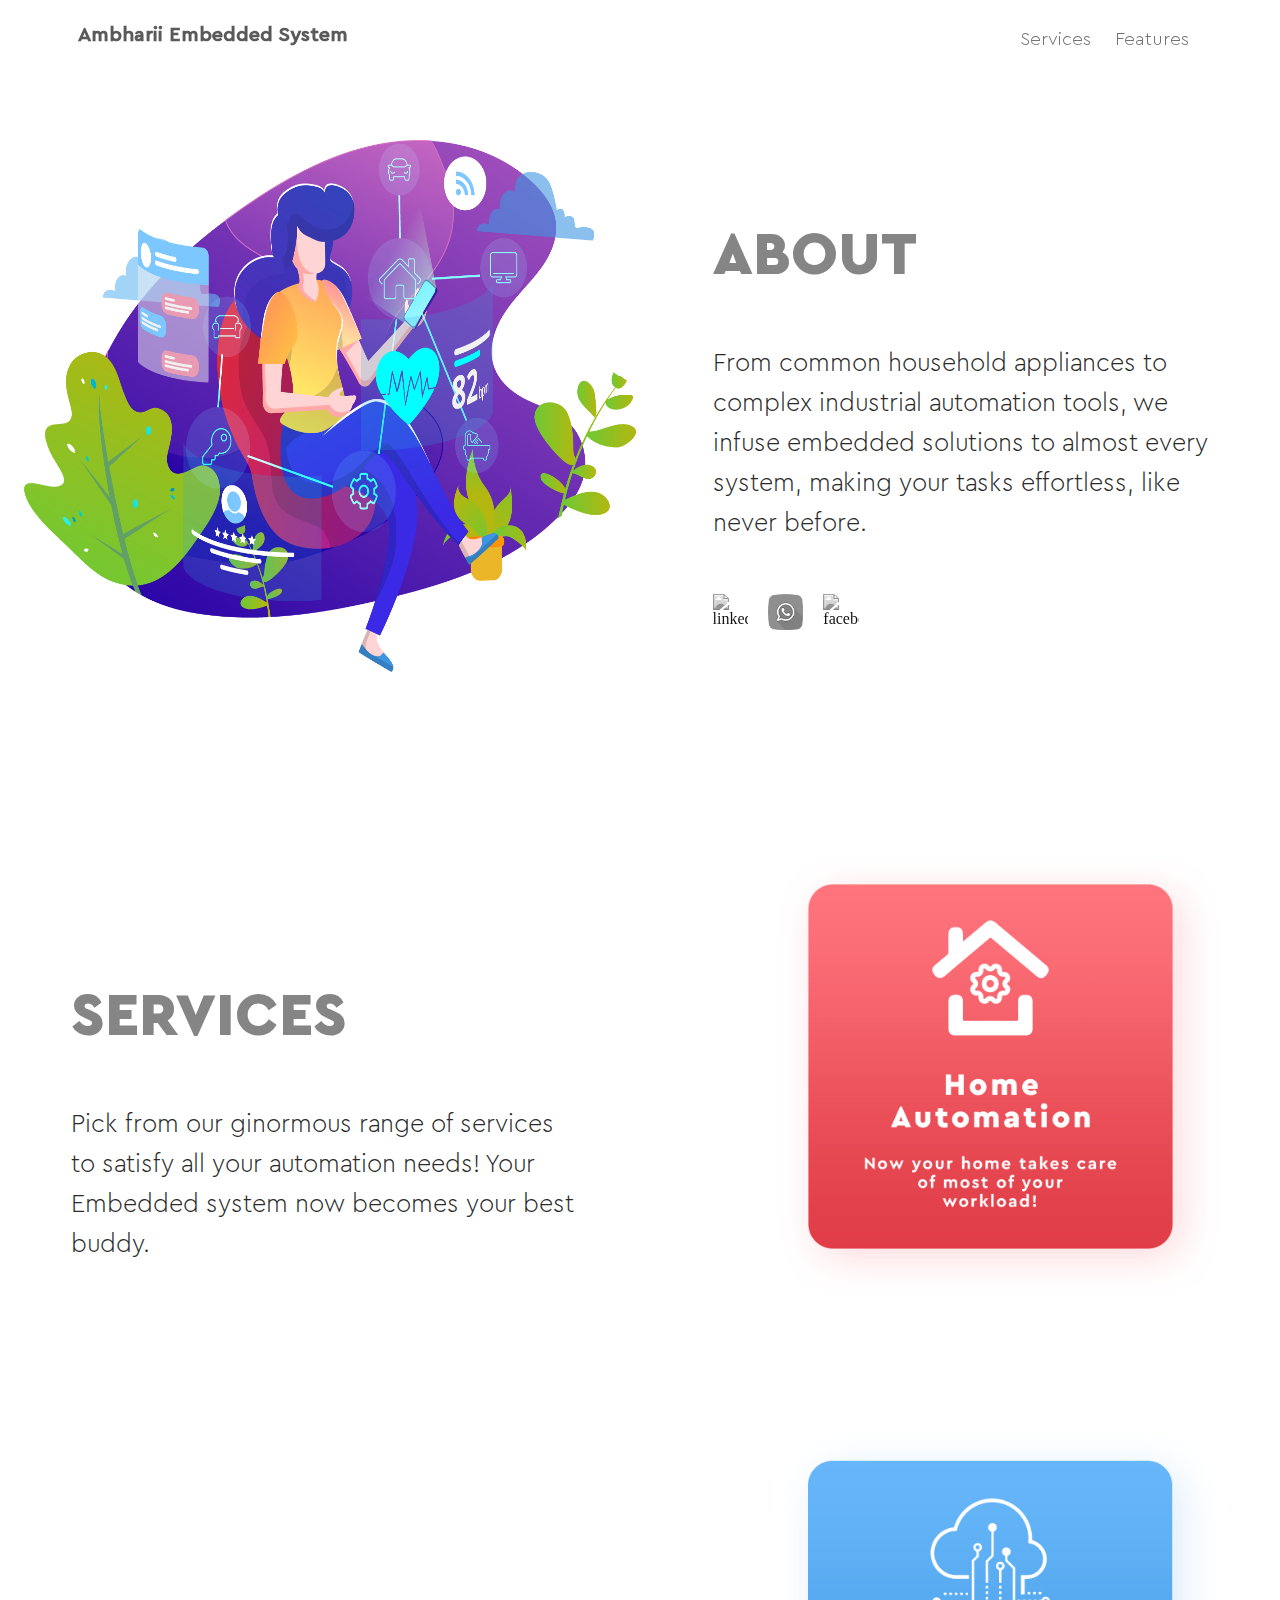
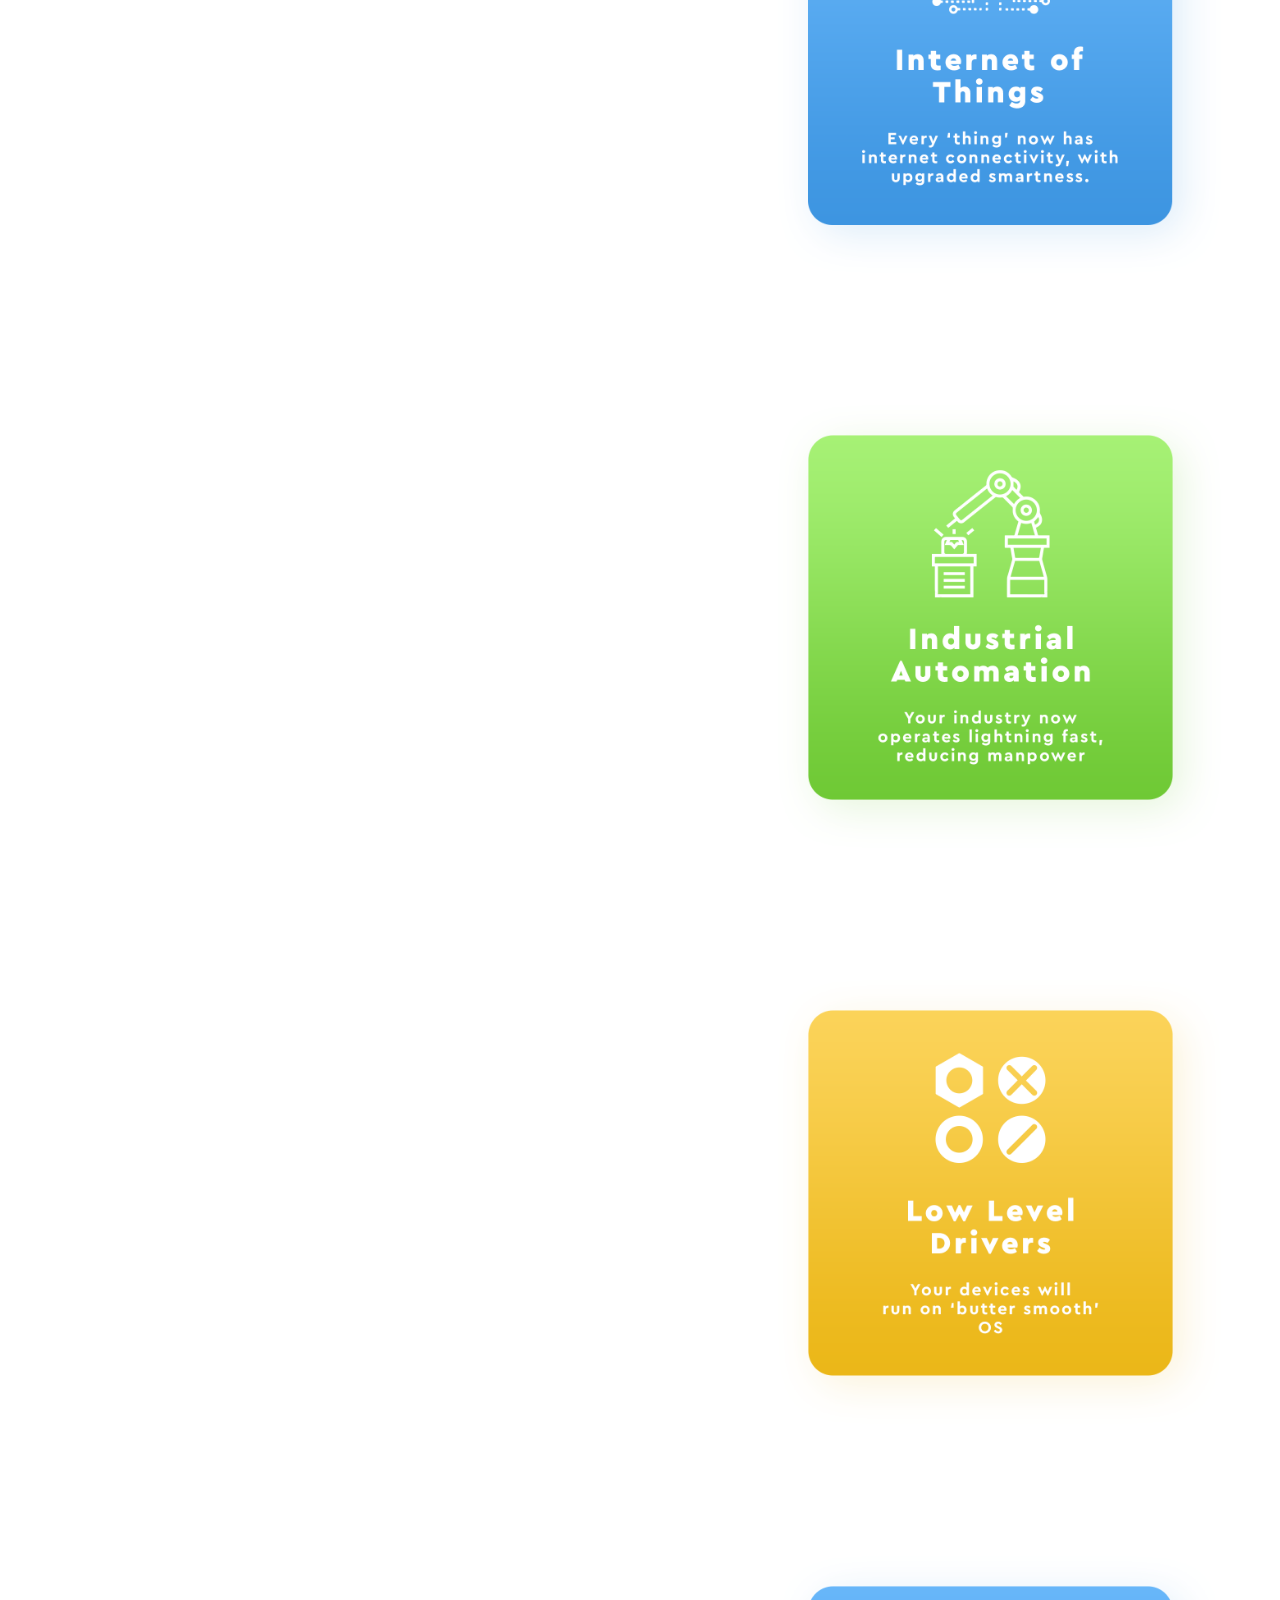
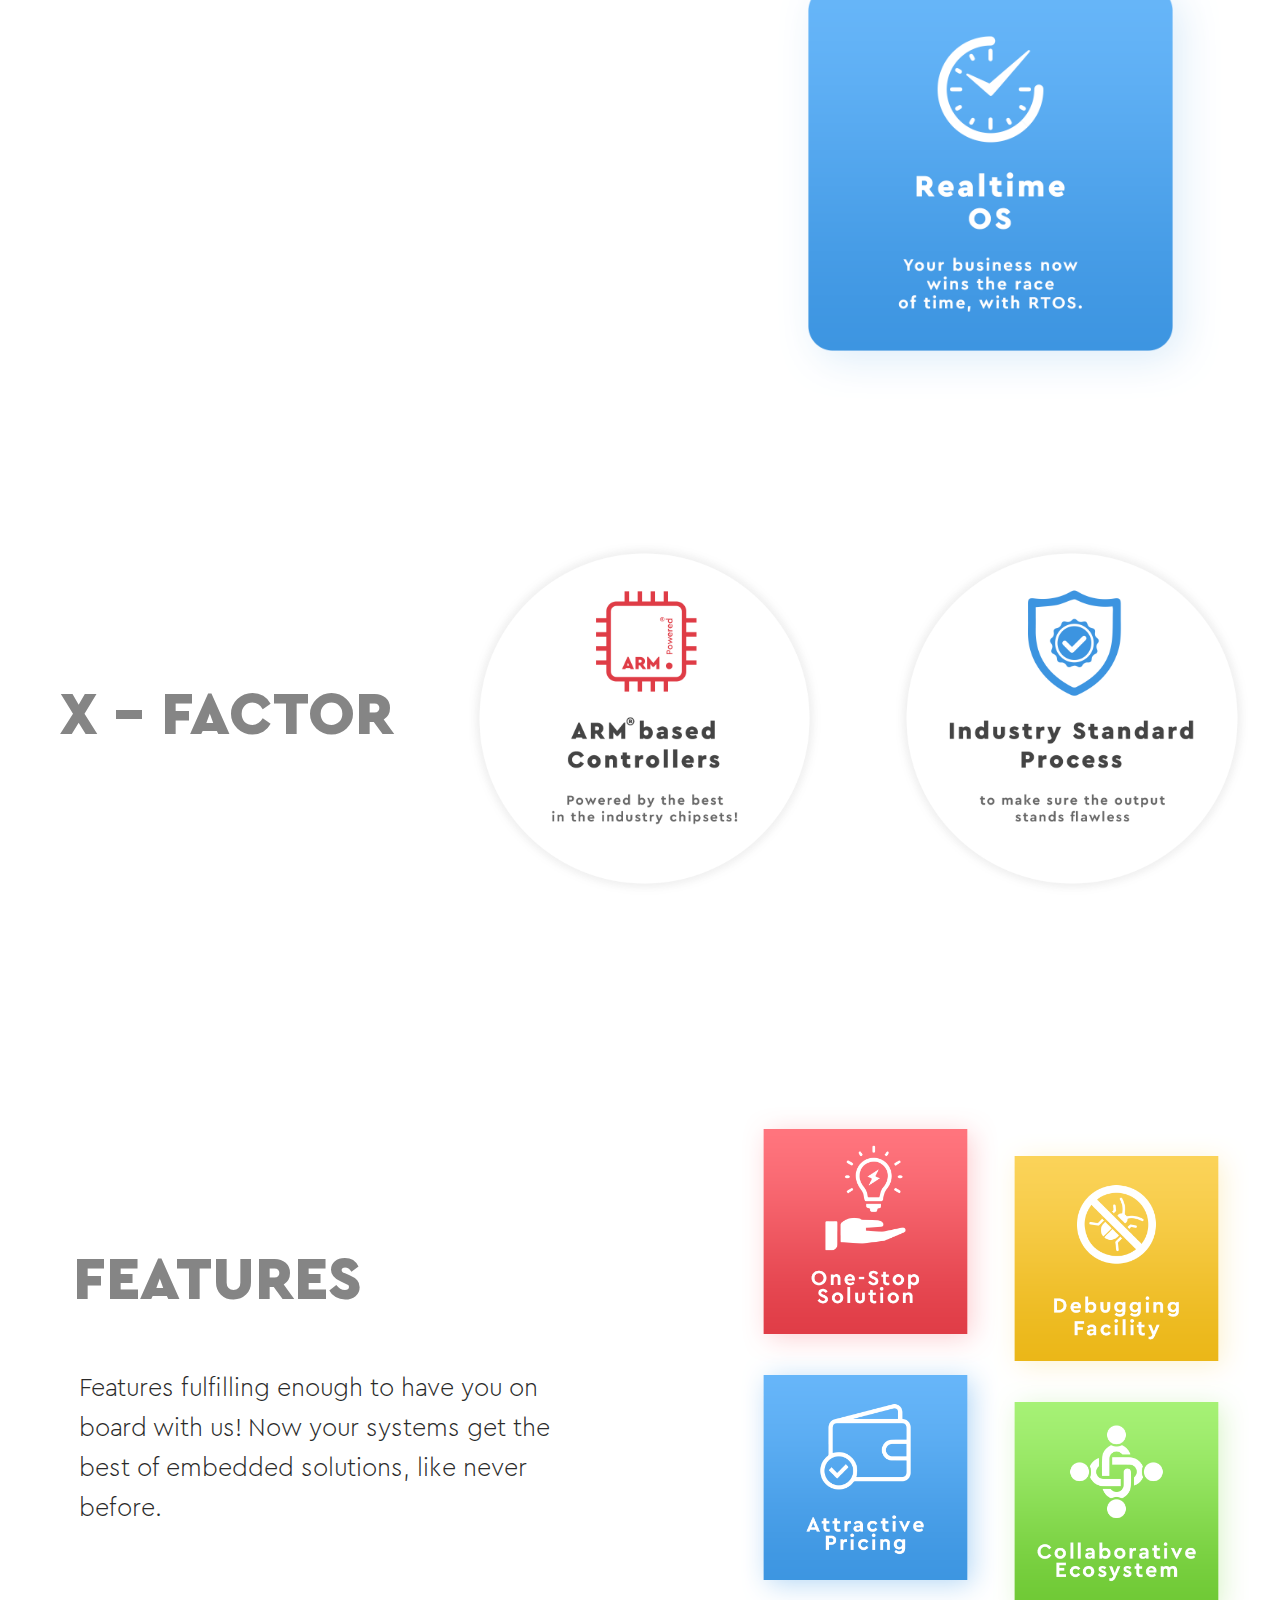
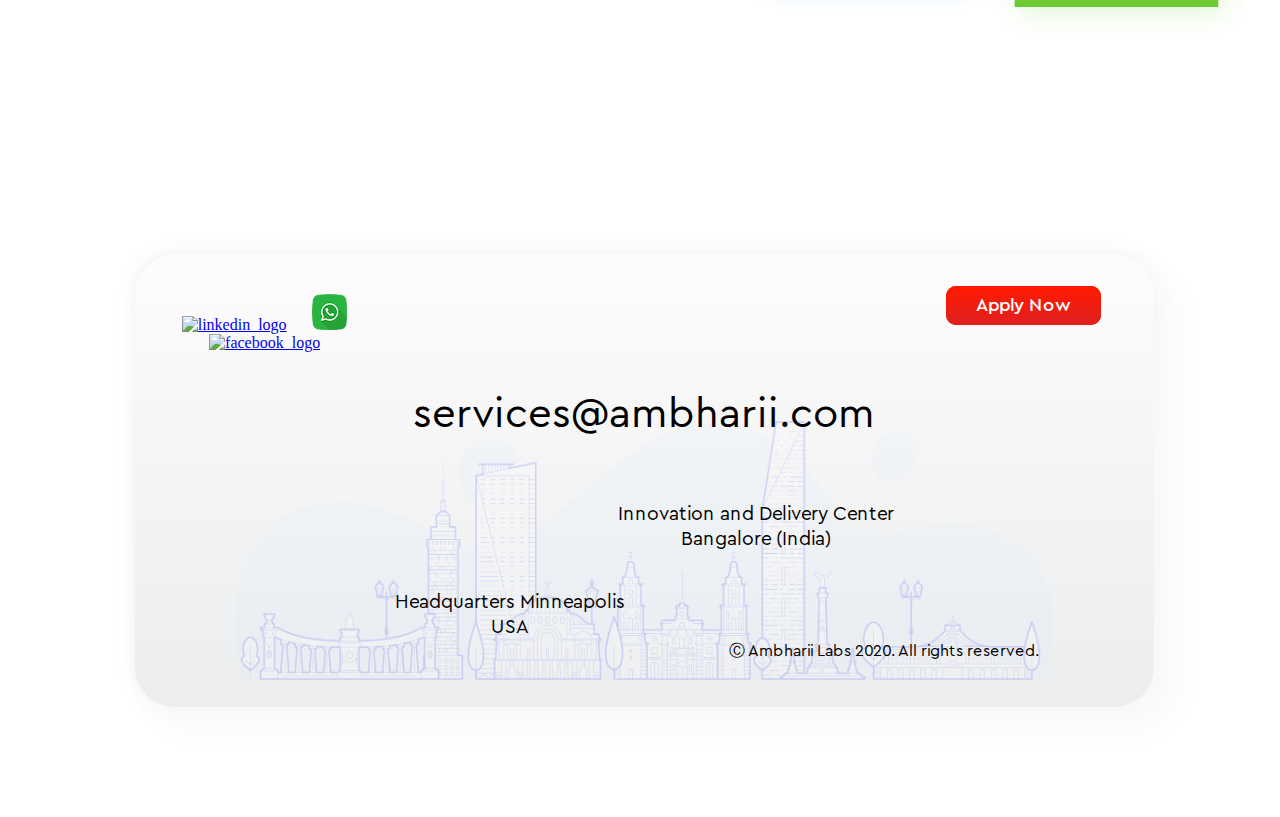
==== commit 5e4bc134: "final ambharii" ====
--- a/emb/index.html
+++ b/emb/index.html
@@ -1,20 +1,23 @@
 <!DOCTYPE html>
 <html>
 <head>
-	<title>Embedded System</title>
+	<title>Ambharii Embedded System - From common household appliances to complex industrial automation tools</title>
+	<meta name="description"
+    content="From common household appliances to complex industrial automation tools, we infuse embedded solutions to almost every system, making your tasks effortless, like never before.">
 	<link rel="stylesheet" type="text/css" href="style.css">
 	<script src="https://ajax.googleapis.com/ajax/libs/jquery/2.1.3/jquery.min.js"></script>
-	<link rel="stylesheet" type="text/css" href="//cdn.jsdelivr.net/npm/slick-carousel@1.8.1/slick/slick.css" />
-	<link rel="stylesheet" type="text/css" href="http://kenwheeler.github.io/slick/slick/slick-theme.css"/>
-	<script type="text/javascript" src="//cdn.jsdelivr.net/npm/slick-carousel@1.8.1/slick/slick.min.js"></script>
+	<link rel="stylesheet" type="text/css" href="https://cdn.jsdelivr.net/npm/slick-carousel@1.8.1/slick/slick.css" />
+	<link rel="stylesheet" type="text/css" href="https://kenwheeler.github.io/slick/slick/slick-theme.css"/>
+	<script type="text/javascript" src="https://cdn.jsdelivr.net/npm/slick-carousel@1.8.1/slick/slick.min.js"></script>
+	<link rel="icon" href="img/favicon.ico" type="image/ico" sizes="32x32">
 </head>
-<body>
+<body id="body">
 	<div class="navbar sticky">
-		<h3>Ambharii Embedded System</h3>
+		<h3><a onclick="navFunction(0)">Ambharii Embedded System</a></h3>
         <div id="header-right">
             <div id="widenav">
-                <a onclick="myFunction1()">Features</a>
-                <a onclick="myFunction2()">Services</a>
+                <a onclick="navFunction(1)">Services</a>
+                <a onclick="navFunction(2)">Features</a>
                 <!-- <a onclick="openForm()" class="myButton" style="color: white;">Contact</a> -->
             </div>
             <button id="mobnav" onclick="openNav();">
@@ -26,57 +29,72 @@
         </div>
         <div id="drawer">
             <a href="javascript:void(0)" id="closebtn" onclick="closeNav()">&times;</a>
-            <a onclick="myFunction1()">Features</a>
-            <a onclick="myFunction2()">Services</a>
+            <a onclick="navFunction(1)">Services</a>
+            <a onclick="navFunction(2)">Features</a>
             <!-- <a onclick="openForm()">Contact</a>       -->
         </div>
     </div>
 	<div class="grid">
+		<div class="box about_right">
+			<img src="img/main.png" alt="about_creative">
+		</div>
+		
 		<div class="box about_left">
 			  <h2>About</h2>
 		      <p>From common household appliances to complex industrial automation tools, we infuse embedded solutions to almost every system, making your tasks effortless, like never before.</p>
-		      <span><a href="http://bit.ly/36vAYzY" target="_blank"><img src="img/linkedin.png" alt="linkedin_logo" class="in"></a>
+		      <span><a href="https://www.linkedin.com/company/ambharii-labs/" target="_blank"><img src="img/linkedin.png" alt="linkedin_logo" class="in"></a>
 		      <a href="https://api.whatsapp.com/send?phone=16124548418&text=&source=&data=" target="_blank"><img src="img/whatsapp.png" alt="whatsapp_logo"></a>
-		      <a href="http://bit.ly/2MZxiPh" target="_blank"><img src="img/facebook.png" alt="facebook_logo"></a></span>
+		      <a href="https://www.facebook.com/ambhariilabs/" target="_blank"><img src="img/facebook.png" alt="facebook_logo"></a></span>
 		</div>
-		<div class="box about_right">
-			<img src="img/1.png" alt="about_creative">
+
+		<div class="box service_left" id="services">
+			  <h2> Services </h2>
+		      <p>Pick from our ginormous range of services to satisfy all your automation needs! Your Embedded system now becomes your best buddy.</p>
 		</div>
-		<div class="box features_left" id="features">
-			<div class="one">
-		    	<img src="img/f1.png" class="hvr-bob">
-		    	<img src="img/f2.png" class="right_top hvr-bob">
-		    </div>
-		    <div class="two">
-		    	<img src="img/f3.png" class="hvr-bob">
-		    	<img src="img/f4.png" class="right_bottom hvr-bob">
-		    </div>
+		<div class="box service_right" style="margin: 20px;">
+			<div class="slickk">
+				<div class="item">
+					<img src="img/ss1.png" alt="datrstax">				
+				</div>
+				<div class="item">
+					<img src="img/ss2.png" alt="datrstax">				
+				</div>
+				<div class="item">
+					<img src="img/ss3.png" alt="datrstax">				
+				</div>
+				<div class="item">
+					<img src="img/ss4.png" alt="datrstax">				
+				</div>
+				<div class="item">
+					<img src="img/ss5.png" alt="datrstax">				
+				</div>				
+			</div>
 		</div>
-		<div class="box features_right">
+		<div class="box intfeature_mid">
+			<h2>X - Factor</h2>	
+		</div>
+		<div class="box intfeature_left">
+			<img src="img/intf1.png" class="intf11">
+		</div>
+		<div class="box intfeature_right">
+			<img src="img/intf2.png" class="intf22">
+		</div>
+		<div class="box features_right" id="features">
 			<h2> Features </h2>
 		    <p>Features fulfilling enough to have you on board with us! Now your systems get the best of embedded solutions, like never before.</p>
 		</div>
-		<div class="box service_left" id="services">
-			 <h2> Services </h2>
-		      <p>Pick from our ginormous range of services to satisfy all your automation needs! Your Embedded system now becomes your best buddy.</p>
+		<div class="box features_left">
+			<div class="one">
+		    	<img src="img/ff1.png" class="hvr-bob">
+		    	<img src="img/ff2.png" class="right_top hvr-bob">
+		    </div>
+		    <div class="two">
+		    	<img src="img/ff3.png" class="hvr-bob">
+		    	<img src="img/ff4.png" class="right_bottom hvr-bob">
+		    </div>
+			
 		</div>
-		<div class="box service_right">
-			<div class="slickk">
-				<div>
-				    <li class="item"><img src="img/s1.png" alt="datrstax"></li>
-				</div>
-				<div>
-				    <li class="item"><img src="img/s2.png" alt="IBM"></li>
-				</div>
-				<div>
-				    <li class="item"><img src="img/s3.png" alt="MAPR"></li>
-				</div>
-				<div>
-				    <li class="item"><img src="img/s4.png" alt="MAPR"></li>
-				</div>
-			</div>
-		</div>
-		<div class="box stat_left">
+		<!-- <div class="box stat_left">
 			<h2>Stats</h2>
 		</div>
 		<div class="box stat1">
@@ -90,38 +108,27 @@
 		</div>
 		<div class="box stat4">
 			<img src="img/layer4.png">
-		</div>
+		</div> -->
 		<div class="box contact">
-				<!-- <p class="mail">services@ambharii.com</p>
-		       	<p class="add">E-4783, Enkoy Tower, Oppsotite Samsung, Mumbai</p>
-		       	<p class="number">+91 123456789</p>
-		       	<div class="icons">
-		       		<ul class="social-icons">
-						<a href="#" target="_blank"><img src="img/fb.png"></a>
-						<a href="#" target="_blank"><img src="img/insta.png"></a>
-						<a href="#" target="_blank"><img src="img/in.png"></a>
-					</ul>
-				   </div> -->
 				
 					<div class="icons">
 					  <span>
-						<a href="http://bit.ly/36vAYzY" target="_blank"><img src="img/linkedin.png" alt="linkedin_logo"></a>
+						<a href="https://www.linkedin.com/company/ambharii-labs/" target="_blank"><img src="img/linkedin.png" alt="linkedin_logo"></a>
 						<a href="https://api.whatsapp.com/send?phone=16124548418&text=&source=&data=" target="_blank"><img
 							src="img/whatsapp.png" alt="whatsapp_logo"></a>
-						<a href="http://bit.ly/2MZxiPh" target="_blank"><img src="img/facebook.png" alt="facebook_logo"></a>
+						<a href="https://www.facebook.com/ambhariilabs/" target="_blank"><img src="img/facebook.png" alt="facebook_logo"></a>
 					  </span>
 					  <a class="btn1" href="mailto:services@ambharii.com?subject=Jobs%20at%20Ambharii
 						  &body=Do%20attach%20your%20resume" target="_blank">Apply Now</a>
 					</div>
 					<div class="info">
 					  <p class="mail">services@ambharii.com</p>
-					  <p class="add"><strong>Office Address: 17612 62ND CT N, Maple Grove, MN 55311</strong></p>
-					  <span class="number">Contact: +1-612-454-8418</span>
-					  <p class="terms">Privacy | Terms And Conditions</p>
+					  <p class="add">Innovation and Delivery Center<br> Bangalore (India)</p>
+					  <p class="number">Headquarters Minneapolis<br> USA</p>
+					  <p class="terms">	&#9400; Ambharii Labs 2020. All rights reserved.</p>
 					</div>
 				  </div>
 		</div>
 	</div>
 	<script type="text/javascript" src="main.js"></script>
-</body>
-</html>+</body>--- a/emb/style.css
+++ b/emb/style.css
@@ -1,4 +1,4 @@
- @font-face {
+@font-face {
   font-family: 'Cera Pro Regular';
   src: url('font/CeraPro-Regular.eot');
   src: url('font/CeraPro-Regular.eot?#iefix') format('embedded-opentype'),
@@ -61,27 +61,30 @@
     margin-top: -10px;
     position: relative;
     z-index: 1000000;
-    
+    height: 60px;
     /*padding: 20px -20px 40px 10px;*/
     /*height: 70px;*/
   }
   
-  .navbar a:hover {
-    font-size: 120%;
-    /*overflow: hidden;*/
-  }
+ 
   
 
 /* #navbar img {
     width: 140px;
 } */
-.navbar h3{
+.navbar h3 {
   font-family: 'Cera Pro Medium';
   padding-left: 70px;
   color: rgb(90, 90, 90);
   font-size: 20px;
-}
-
+  cursor: pointer;
+  padding-top: 5px;
+}
+
+.slickkk div li img {
+  width: 50% !important;
+
+}
 
 #mobnav {
     display: none;
@@ -100,12 +103,9 @@
     font-size: 115%;
     padding: 5px 10px 10px 10px;
     /* text-transform: uppercase; */
-
     font-family: 'Cera Pro Light';
     color: rgb(114, 114, 114);
-
     cursor: pointer;
-
     position: relative;
     top: 10px;
 }
@@ -115,19 +115,17 @@
 }*/
 
 #drawer {
-    height: 100%; /* 100% Full-height */
+    height: 100vh; /* 100% Full-height */
     width: 0; /* 0 width - change this with JavaScript */
     position: fixed; /* Stay in place */
-    z-index: 1; /* Stay on top */
     top: 0; /* Stay at the top */
     left: 0;
     background-color: rgb(255, 255, 255); /* Black*/
     overflow-x: hidden; /* Disable horizontal scroll */
-    padding-top: 100px; /* Place content 60px from the top */
+    padding-top: 100px; 
     transition: 0.5s;
     box-shadow: 2px 0px 5px 0px rgba(153, 153, 153, 0.75);
     user-select: none;
-    z-index: 5;
 
 
 }
@@ -144,7 +142,7 @@
 }
 
 #drawer a:hover {
-    color: #1d1d1d;
+    /* color: #1d1d1d; */
 }
 .myButton {
   /*box-shadow:inset 0px 1px 0px 0px #f29c93;*/
@@ -209,7 +207,7 @@
   .grid {
     display: grid;
     grid-template-rows: repeat(1,1fr);
-    grid-template-columns: repeat(12, 1fr);
+    grid-template-columns: repeat(12, calc(calc(100% - 8%) / 12));
     grid-gap: 10px;
   }
   .box {
@@ -223,17 +221,20 @@
   .box:nth-child(3), .box:nth-child(4) { 
     grid-column: span 6;
   }
-  .box:nth-child(5), .box:nth-child(6) { 
+  .box:nth-child(5), .box:nth-child(6), .box:nth-child(7) {
+    grid-column: span 4;
+  }
+  .box:nth-child(8), .box:nth-child(9) { 
     grid-column: span 6;
   }
-  .box:nth-child(7) {
+  .box:nth-child(10) {
     grid-column: span 12;
   }
-  .box:nth-child(8), .box:nth-child(9), .box:nth-child(10), .box:nth-child(11) 
+  .box:nth-child(11), .box:nth-child(12), .box:nth-child(13), .box:nth-child(14) 
   {
     grid-column: span 3;
   }
-  .box:nth-child(12) {
+  .box:nth-child(15) {
     grid-column: span 12;
   }
 
@@ -271,8 +272,10 @@
   }
   .about_right img {
     /*padding: 15% 10% 25% 0%;*/
-    width: 70%;
-    padding-top: 10%;
+    width: 100%;
+    height: 80%;
+    padding-top: 20%;
+    margin-left: 1%;
     /* padding-bottom: 15%; */
   }
 
@@ -285,11 +288,11 @@
   }
   .features_left .one {
     margin-top: 15%;
-    padding-left: 20%;
+    padding-left: 10%;
   }
   .features_left .two {
     margin-top: -3%;
-    padding-left: 20%;
+    padding-left: 10%;
   }
   .features_left .right_top, .features_left .right_bottom {
     margin-left: -3%;
@@ -297,7 +300,7 @@
   }
   .features_right h2 {
     margin-left: 4%;
-    padding-top: 20%;
+    padding-top: 30%;
   }
   .features_right p {
     font-size: 25px;
@@ -379,7 +382,8 @@
   .service_left {
     padding-left: 10%;
     padding-right: 10%;
-    padding-bottom: 10%;
+    padding-bottom: 20%;
+    padding-top: 20%;
   }
   .service_left h2 {
     margin-left: -5%;
@@ -393,17 +397,35 @@
     color: #2a2a2a;
   }
   .service_right img {
-    width: 70%;
-    padding-bottom: 10%;
+    width: 80%;
+    padding-top: 20%;
+    margin-left: 12%;
+    /* padding-bottom: 10%;
     margin-left: 10%;
-    margin-top: 18%;
-  }
-  
-  .slickkk div li img {
-    width: 150% !important;
+    margin-top: 18%; */
   }
 
   /* end services */
+
+  /* int features */
+
+  .intfeature_left img {
+    width: 90%;
+    padding-top: 20%;
+  }
+
+  .intfeature_mid h2 {
+    margin-top: 55%;
+    text-align: center;
+  }
+
+  .intfeature_right img {
+    width: 90%;
+    padding-top: 20%;
+    padding-bottom: 20%;
+  }
+
+  /* end int features */
 
   /* stat */
 
@@ -467,6 +489,7 @@
 .contact {
   border-radius: 40px;
    /*border: 1px black solid;*/
+   background-image:linear-gradient(to bottom, #fdfbfb 5%, #ebedee 100%);
   box-shadow: 20px 20px 40px #f8f8f8, 0 0 25px #f3f3f3, 0 0 5px #f2f2f2 ;
    margin-left: 10%;
    margin-right: 10%;
@@ -503,25 +526,38 @@
 }
 .contact .info .mail {
   font-size: 260%;
-  font-family: 'Cera Pro thin';
+  font-family: 'Cera Pro regular';
   margin-top: -3%;
+}
+.info {
+  background: url('img/building15.png');
+  background-blend-mode: lighten;
+  background-size: contain;
+  background-repeat: no-repeat;
+  background-position: center;
 }
 .info .add {
   font-size: 120%;
-  font-family: 'Cera Pro medium';
+  font-family: 'Cera Pro regular';
+  float: right;
+  margin-right: 25%;
 }
 .info .number {
-  font-size: 130%;
-  font-family: 'Cera Pro light';
+  font-size: 120%;
+  font-family: 'Cera Pro regular';
   line-height: 1.3;
-}
+  float: left;
+  margin-left: 25%;
+}
+
 .info .terms {
-  margin-top: 10%;
+  margin-top: 20%;
   padding-bottom: 2%;
-  font-family: 'Cera Pro light';
+  font-family: 'Cera Pro regular';
 }
 
   /* end contact */
+
 
   /* mobile optimization */
 
@@ -535,15 +571,17 @@
     h2 {
       text-align: center;
     }
-
+    
     /* header */
     .navbar {
-        /*padding: 5px 10px 0px 10px;*/
+        height: 140px;
     }
     .navbar h3{
-      padding-top: 20px;
-      font-size: 220%;
-
+      margin-top: 5%;
+    }
+    .navbar h3 a {
+      padding-top: 10px;
+      font-size: 180%;
     }
     .navbar img {
         width: 100px !important;
@@ -553,8 +591,7 @@
     }
     #header-right button{
       margin-top: -30px;
-    } 
-
+    }
     #mobnav {
         display: block;
         background: none;
@@ -563,64 +600,88 @@
         line-height: 10px;
         color:  rgb(114, 114, 114);
         border-radius: 18px;
-
         position: relative;
         top: -3px;
     }
-
     #mobnav:hover {
         color:  rgb(46, 46, 46);
-
-    }
-
-    /* End of header */ 
+    }
+
+    /* End of header */
 
     .about_left h2 {
-      margin-top: -10%;
+      padding-left: 10%;
     }
 
     .about_left p {
       text-align: center;
+      font-size: 200%;
+      padding-left: 8%;
     }
 
     .about_left .in {
-      margin-left: 37%;
+      margin-left: 40%;
     }
 
     .about_right img {
-      margin-top: -10%;
-      width: 80%;
+      margin-top: 10%;
+      width: 100%;
+      margin-bottom: -10%;
     }
 
     .features_left .one {
-      margin-left: -15%;
-      margin-right: 5%;
-      margin-top: 25%;
+      margin-left: -5%;
+      margin-right: -5%;
+      margin-top: -20%;
     }
 
     .features_left .two {
-      margin-left: -15%;
-      margin-right: 5%;
+      margin-left: -5%;
+      margin-right: -5%;
     }
 
     .features_right h2 {
-      margin-left: -5%;
+      margin-left: 0%;
     }
 
     .features_right p {
       text-align: center;
+      font-size: 200%;
+      margin-left: 5%;
+    }
+
+    .intfeature_mid h2 {
+      margin-top: 40%;
+      margin-left: 0%;
+    }
+
+    .intfeature_left img {
+      padding-top: 0%;
+      width: 70%;
+      padding-left: 3%;
+    }
+
+    .intfeature_right img {
+      padding-top: 0%;
+      width: 70%;
+      padding-left: 3%;
     }
 
     .service_left h2 {
-      margin-top: -10%;
+      margin-top: 10%;
+      padding-left: 10%;
     }
 
     .service_left p {
       text-align: center;
-    }
-
-    .service_right {
-      margin-left: 10%;
+      font-size: 200%;
+      padding-left: 5%;
+      padding-bottom: -20px;
+    }
+
+    .service_right img {
+      padding-left: 1%;
+      margin-top: -25%;
     }
 
     .stat_left h2 {
@@ -630,13 +691,13 @@
     .stat1, .stat2, .stat3, .stat4 {
       margin-left: 3%;
     }
+
     .contact {
-      margin-left: 8%;
-      margin-right: 8%;
+      margin-left: 5%;
+      margin-right: 2%;
       margin-bottom: 15%;
-      margin-top: 10%;
-    }
-
+      margin-top: 30%;
+    }
     .contact .icons {
       padding-top: 3%;
       margin-bottom: 10%;
@@ -651,32 +712,62 @@
       width: 12%;
       margin-right: 7%;
     }
-    .icons btn1 {
+    .icons button {
       font-family: 'Cera Pro medium';
       color: white;
       background-color: #e02020;
+      font-size: 360%;
+      margin-top: 5%;
+      margin-right: 0%;
+      padding: 1.3%;
+      padding-left: 3%;
+      padding-right: 3%;
+      border-radius: 40px;
     }
     .contact .info .mail {
-      font-size: 340%;
-      font-family: 'Cera Pro thin';
+      font-size: 200%;
+      font-family: 'Cera Pro regular';
       margin-top: 20%;
       margin-bottom: 10%;
       /*margin-top: -3%;*/
     }
+
+    .contact .icons a {
+      display: block !important;
+      margin: 0 auto !important;
+      margin: 80px !important;
+
+    }
+
+    .contact {
+      padding: 20px !important;
+    }
+    .info {
+      background: url('img/building15.png');
+      background-blend-mode: lighten;
+      background-size: cover;
+      background-repeat: no-repeat;
+      background-position: center;
+    }
     .info .add {
-      font-size: 120%;
-      font-family: 'Cera Pro medium';
+      font-size: 145%;
+      font-family: 'Cera Pro light';
       margin-bottom: 5%;
+      float: right;
+      margin-right: 10%;
     }
     .info .number {
-      font-size: 130%;
+      font-size: 145%;
       font-family: 'Cera Pro light';
       line-height: 1.3;
+      float: left;
+      margin-left: 10%;
     }
     .info .terms {
-      margin-top: 20%;
+      margin-top: 40%;
       padding-bottom: 2%;
       font-family: 'Cera Pro light';
+      font-size: 60%;
     }
     .form-popup {
       margin-left: 17%;
@@ -688,6 +779,7 @@
       margin-bottom: 150px !important;
     }
   }
+
 
   .slick-prev, .slick-next{
     background: #c4c4c4 !important;
